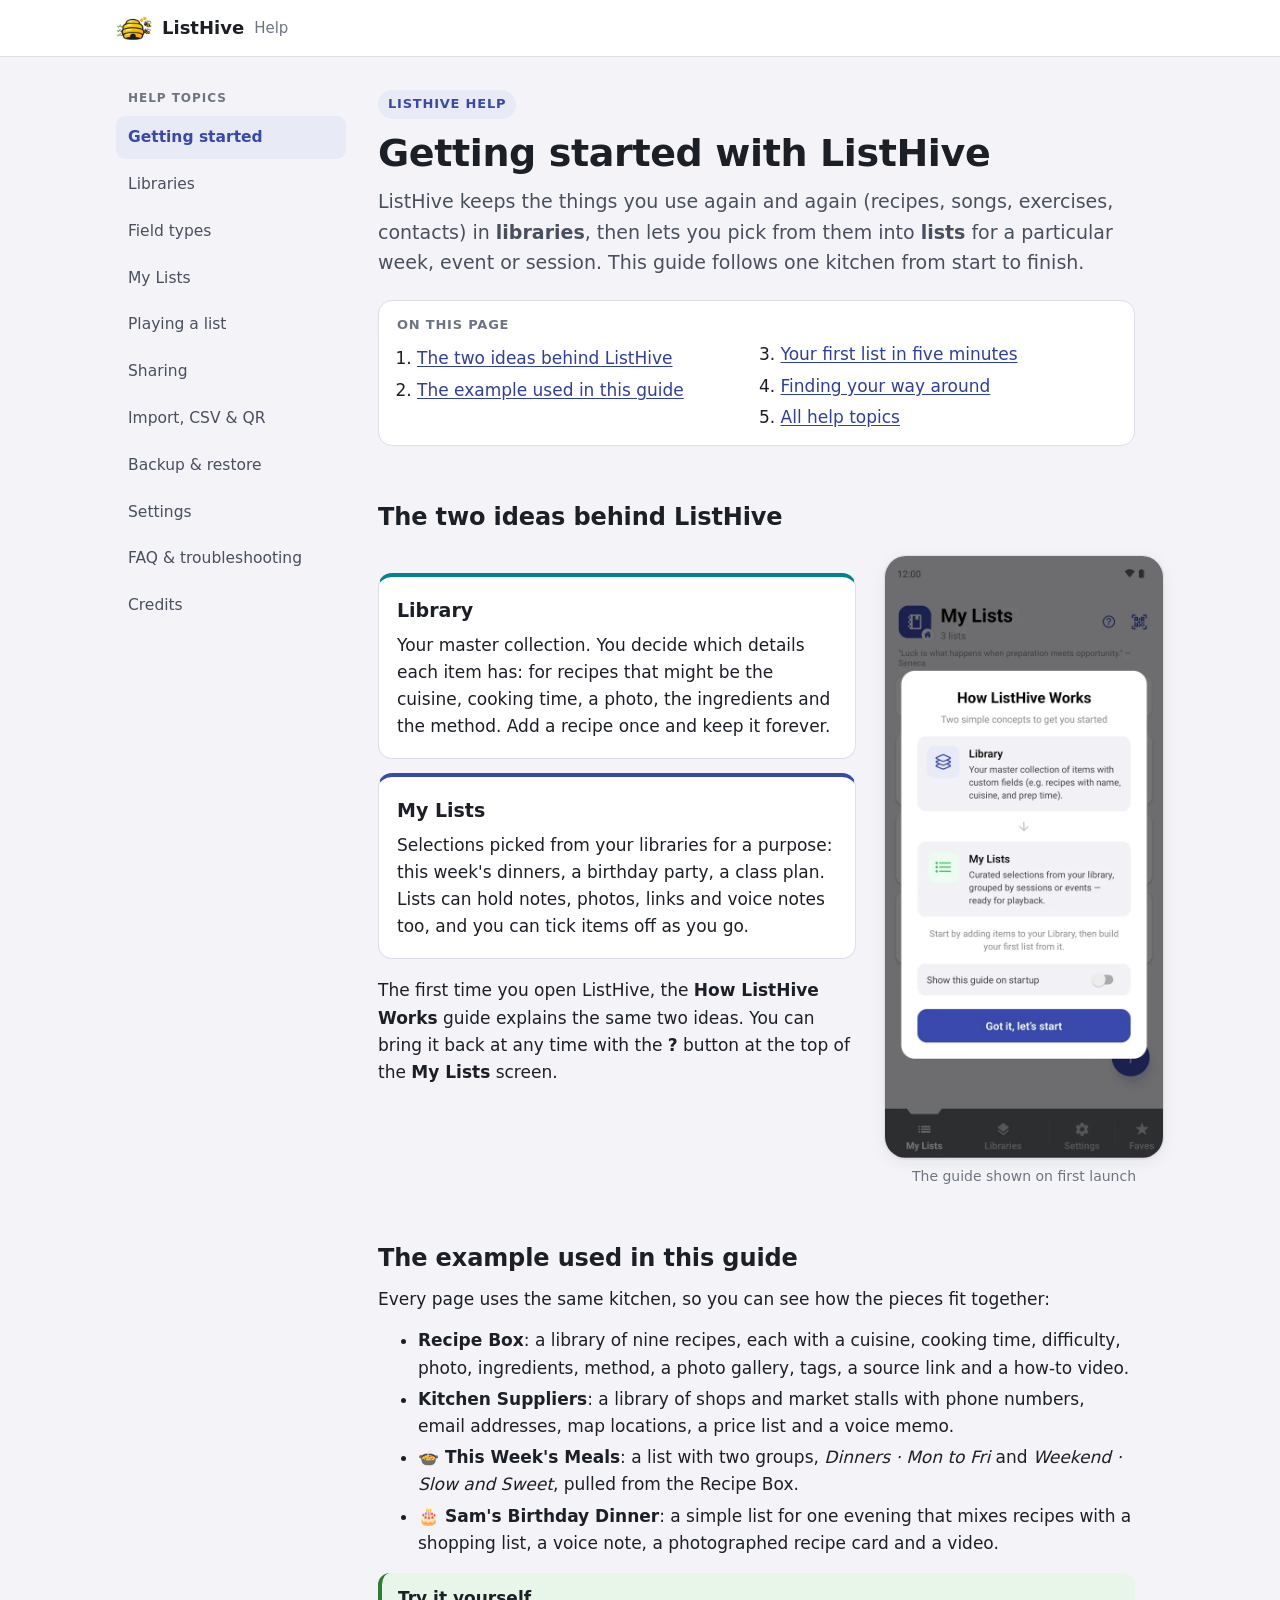
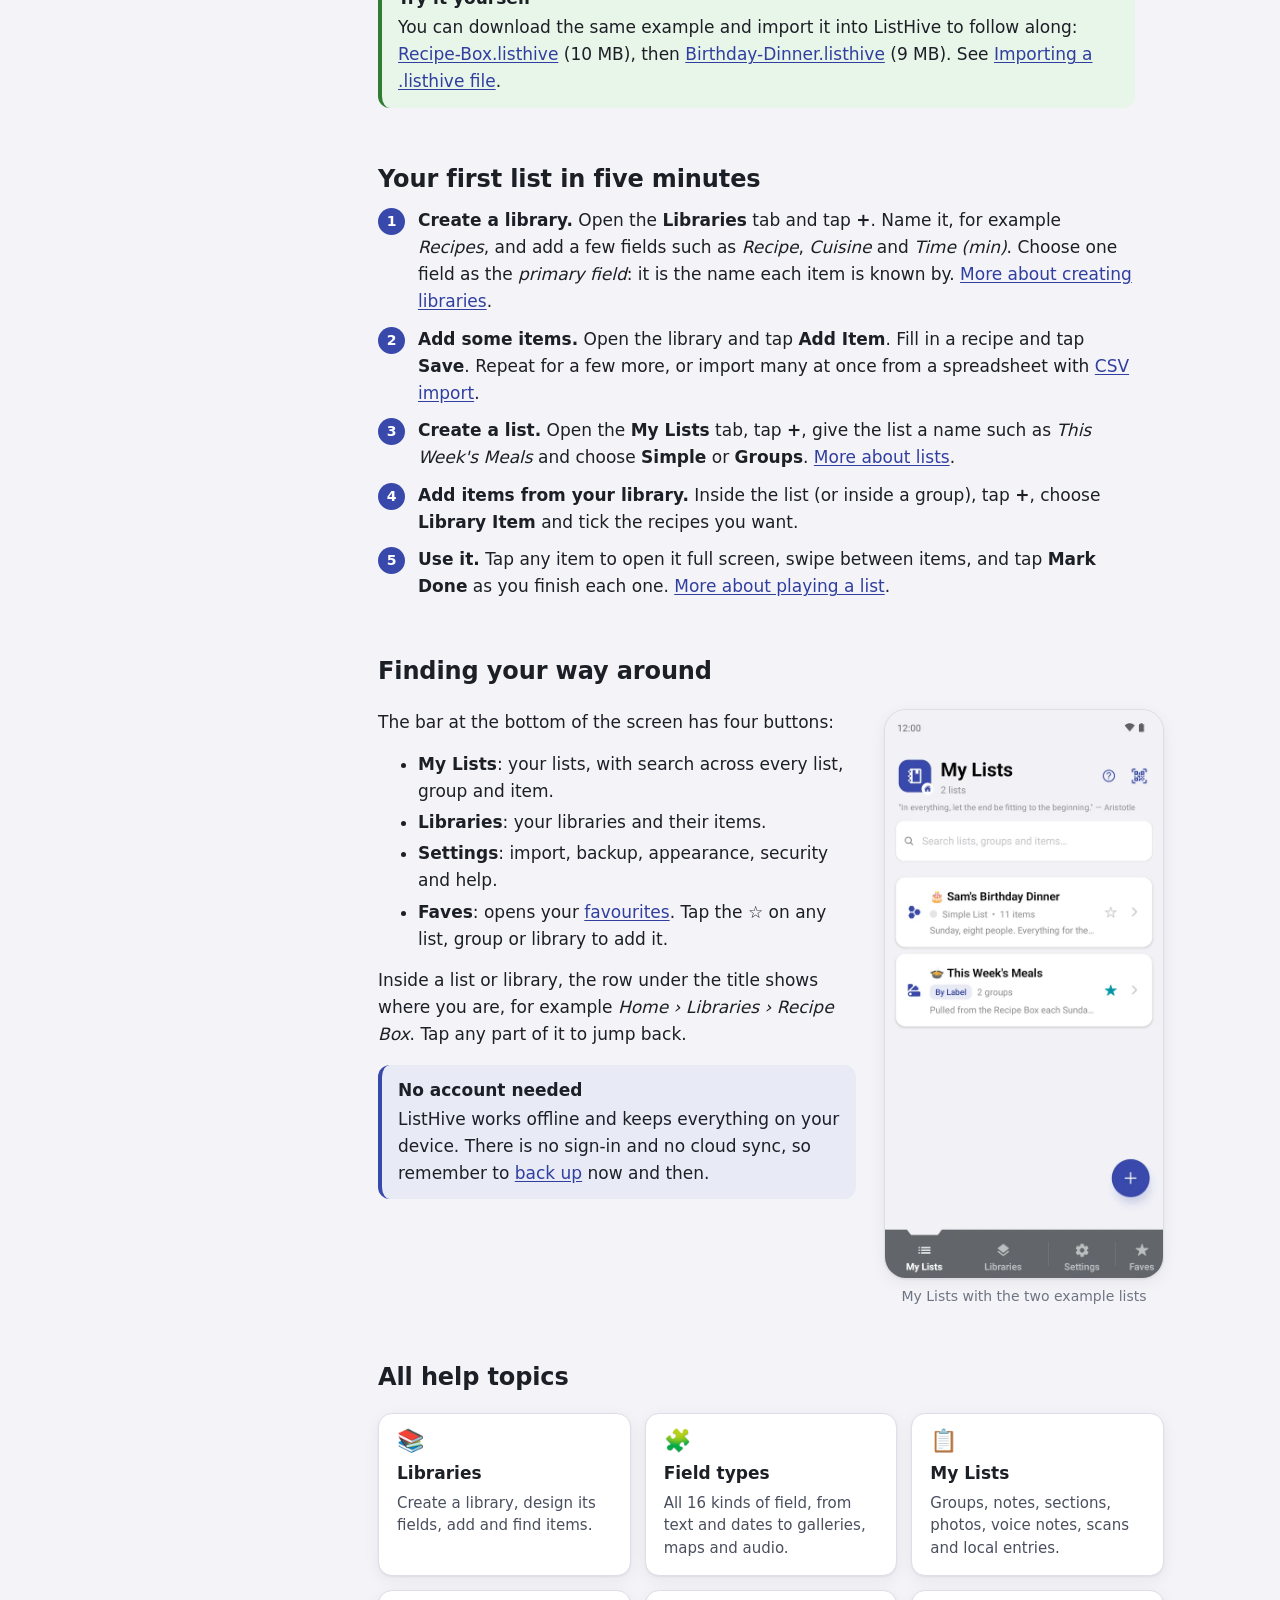
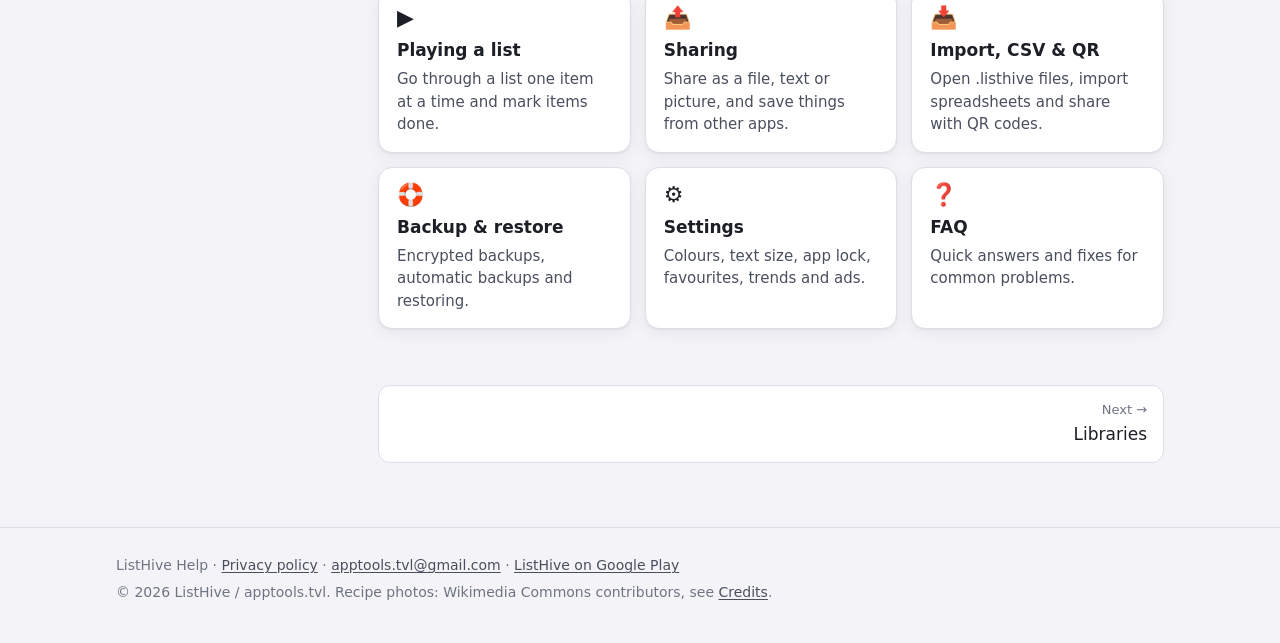
==== listhive/help/index.html @ 716fb6b1 "Add ListHive help and user guide Co-Authored-By: Claude Opus 5.5 <noreply@anthropic.com>" ====
<!doctype html>
<html lang="en">
<head>
<meta charset="utf-8">
<meta name="viewport" content="width=device-width, initial-scale=1">
<title>ListHive Help</title>
<meta name="description" content="What ListHive is, the two ideas behind it, and your first list in five minutes.">
<meta name="color-scheme" content="light dark">
<link rel="stylesheet" href="style.css">
<link rel="icon" href="img/favicon.png">
</head>
<body>
<header class="topbar">
  <div class="topbar-inner">
    <a class="brand" href="./"><img class="brand-mark" src="img/logo.png" alt="" width="36" height="36">ListHive <small>Help</small></a>
    <details class="menu">
      <summary>Menu</summary>
      <nav aria-label="Help topics"><ul class="nav-list"><li><a href="./" aria-current="page">Getting started</a></li><li><a href="libraries.html">Libraries</a></li><li><a href="field-types.html">Field types</a></li><li><a href="my-lists.html">My Lists</a></li><li><a href="playback.html">Playing a list</a></li><li><a href="sharing.html">Sharing</a></li><li><a href="import-export.html">Import, CSV &amp; QR</a></li><li><a href="backup.html">Backup &amp; restore</a></li><li><a href="settings.html">Settings</a></li><li><a href="faq.html">FAQ &amp; troubleshooting</a></li><li><a href="credits.html">Credits</a></li></ul></nav>
    </details>
  </div>
</header>
<div class="layout">
  <aside class="sidebar">
    <p class="sidebar-title">Help topics</p>
    <nav aria-label="Help topics"><ul class="nav-list"><li><a href="./" aria-current="page">Getting started</a></li><li><a href="libraries.html">Libraries</a></li><li><a href="field-types.html">Field types</a></li><li><a href="my-lists.html">My Lists</a></li><li><a href="playback.html">Playing a list</a></li><li><a href="sharing.html">Sharing</a></li><li><a href="import-export.html">Import, CSV &amp; QR</a></li><li><a href="backup.html">Backup &amp; restore</a></li><li><a href="settings.html">Settings</a></li><li><a href="faq.html">FAQ &amp; troubleshooting</a></li><li><a href="credits.html">Credits</a></li></ul></nav>
  </aside>
  <main>
<span class="eyebrow">ListHive Help</span>
<h1>Getting started with ListHive</h1>
<p class="lede">ListHive keeps the things you use again and again (recipes, songs, exercises, contacts) in <strong>libraries</strong>, then lets you pick from them into <strong>lists</strong> for a particular week, event or session. This guide follows one kitchen from start to finish.</p>

<div class="toc">
  <strong>On this page</strong>
  <ol>
    <li><a href="#two-ideas">The two ideas behind ListHive</a></li>
    <li><a href="#example">The example used in this guide</a></li>
    <li><a href="#first-list">Your first list in five minutes</a></li>
    <li><a href="#around">Finding your way around</a></li>
    <li><a href="#topics">All help topics</a></li>
  </ol>
</div>

<h2 id="two-ideas">The two ideas behind ListHive</h2>
<div class="step">
  <div class="prose">
    <div class="concepts">
      <div class="concept libs">
        <h3>Library</h3>
        <p>Your master collection. You decide which details each item has: for recipes that might be the cuisine, cooking time, a photo, the ingredients and the method. Add a recipe once and keep it forever.</p>
      </div>
      <div class="concept lists">
        <h3>My Lists</h3>
        <p>Selections picked from your libraries for a purpose: this week's dinners, a birthday party, a class plan. Lists can hold notes, photos, links and voice notes too, and you can tick items off as you go.</p>
      </div>
    </div>
    <p>The first time you open ListHive, the <span class="ui">How ListHive Works</span> guide explains the same two ideas. You can bring it back at any time with the <span class="ui">?</span> button at the top of the <span class="ui">My Lists</span> screen.</p>
  </div>
  <figure class="shot"><img src="img/start-01-how-it-works.webp" alt="The How ListHive Works guide explaining Library and My Lists" width="600" height="1300" loading="lazy"><figcaption>The guide shown on first launch</figcaption></figure>
</div>

<h2 id="example">The example used in this guide</h2>
<p class="prose">Every page uses the same kitchen, so you can see how the pieces fit together:</p>
<ul class="prose">
  <li><strong>Recipe Box</strong>: a library of nine recipes, each with a cuisine, cooking time, difficulty, photo, ingredients, method, a photo gallery, tags, a source link and a how-to video.</li>
  <li><strong>Kitchen Suppliers</strong>: a library of shops and market stalls with phone numbers, email addresses, map locations, a price list and a voice memo.</li>
  <li><strong>🍲 This Week's Meals</strong>: a list with two groups, <em>Dinners · Mon to Fri</em> and <em>Weekend · Slow and Sweet</em>, pulled from the Recipe Box.</li>
  <li><strong>🎂 Sam's Birthday Dinner</strong>: a simple list for one evening that mixes recipes with a shopping list, a voice note, a photographed recipe card and a video.</li>
</ul>
<div class="tip"><span class="callout-title">Try it yourself</span>
<p>You can download the same example and import it into ListHive to follow along: <a href="samples/Recipe-Box.listhive">Recipe-Box.listhive</a> (10 MB), then <a href="samples/Birthday-Dinner.listhive">Birthday-Dinner.listhive</a> (9 MB). See <a href="import-export.html#import-file">Importing a .listhive file</a>.</p></div>

<h2 id="first-list">Your first list in five minutes</h2>
<ol class="steps prose">
  <li><strong>Create a library.</strong> Open the <span class="ui">Libraries</span> tab and tap <span class="ui">+</span>. Name it, for example <em>Recipes</em>, and add a few fields such as <em>Recipe</em>, <em>Cuisine</em> and <em>Time (min)</em>. Choose one field as the <em>primary field</em>: it is the name each item is known by. <a href="libraries.html#create">More about creating libraries</a>.</li>
  <li><strong>Add some items.</strong> Open the library and tap <span class="ui">Add Item</span>. Fill in a recipe and tap <span class="ui">Save</span>. Repeat for a few more, or import many at once from a spreadsheet with <a href="import-export.html#csv">CSV import</a>.</li>
  <li><strong>Create a list.</strong> Open the <span class="ui">My Lists</span> tab, tap <span class="ui">+</span>, give the list a name such as <em>This Week's Meals</em> and choose <span class="ui">Simple</span> or <span class="ui">Groups</span>. <a href="my-lists.html#create">More about lists</a>.</li>
  <li><strong>Add items from your library.</strong> Inside the list (or inside a group), tap <span class="ui">+</span>, choose <span class="ui">Library Item</span> and tick the recipes you want.</li>
  <li><strong>Use it.</strong> Tap any item to open it full screen, swipe between items, and tap <span class="ui">Mark Done</span> as you finish each one. <a href="playback.html">More about playing a list</a>.</li>
</ol>

<h2 id="around">Finding your way around</h2>
<div class="step">
  <div class="prose">
    <p>The bar at the bottom of the screen has four buttons:</p>
    <ul>
      <li><span class="ui">My Lists</span>: your lists, with search across every list, group and item.</li>
      <li><span class="ui">Libraries</span>: your libraries and their items.</li>
      <li><span class="ui">Settings</span>: import, backup, appearance, security and help.</li>
      <li><span class="ui">Faves</span>: opens your <a href="settings.html#favourites">favourites</a>. Tap the ☆ on any list, group or library to add it.</li>
    </ul>
    <p>Inside a list or library, the row under the title shows where you are, for example <em>Home › Libraries › Recipe Box</em>. Tap any part of it to jump back.</p>
    <div class="note"><span class="callout-title">No account needed</span>
    <p>ListHive works offline and keeps everything on your device. There is no sign-in and no cloud sync, so remember to <a href="backup.html">back up</a> now and then.</p></div>
  </div>
  <figure class="shot"><img src="img/start-02-my-lists.webp" alt="The My Lists screen showing Sam's Birthday Dinner and This Week's Meals" width="600" height="1224" loading="lazy"><figcaption>My Lists with the two example lists</figcaption></figure>
</div>

<h2 id="topics">All help topics</h2>
<div class="cards">
  <a class="card" href="libraries.html"><span class="ico">📚</span><h3>Libraries</h3><p>Create a library, design its fields, add and find items.</p></a>
  <a class="card" href="field-types.html"><span class="ico">🧩</span><h3>Field types</h3><p>All 16 kinds of field, from text and dates to galleries, maps and audio.</p></a>
  <a class="card" href="my-lists.html"><span class="ico">📋</span><h3>My Lists</h3><p>Groups, notes, sections, photos, voice notes, scans and local entries.</p></a>
  <a class="card" href="playback.html"><span class="ico">▶️</span><h3>Playing a list</h3><p>Go through a list one item at a time and mark items done.</p></a>
  <a class="card" href="sharing.html"><span class="ico">📤</span><h3>Sharing</h3><p>Share as a file, text or picture, and save things from other apps.</p></a>
  <a class="card" href="import-export.html"><span class="ico">📥</span><h3>Import, CSV &amp; QR</h3><p>Open .listhive files, import spreadsheets and share with QR codes.</p></a>
  <a class="card" href="backup.html"><span class="ico">🛟</span><h3>Backup &amp; restore</h3><p>Encrypted backups, automatic backups and restoring.</p></a>
  <a class="card" href="settings.html"><span class="ico">⚙️</span><h3>Settings</h3><p>Colours, text size, app lock, favourites, trends and ads.</p></a>
  <a class="card" href="faq.html"><span class="ico">❓</span><h3>FAQ</h3><p>Quick answers and fixes for common problems.</p></a>
</div>

<nav class="pager" aria-label="Previous and next page"><a class="next" href="libraries.html"><span>Next →</span>Libraries</a></nav>
  </main>
</div>
<footer>
  <div class="inner">
    <p>ListHive Help · <a href="https://sites.google.com/view/listhive-privacy/home">Privacy policy</a> · <a href="mailto:apptools.tvl@gmail.com">apptools.tvl@gmail.com</a> · <a href="https://play.google.com/store/apps/details?id=com.apptoolstvl.ListHive">ListHive on Google Play</a></p>
    <p>© 2026 ListHive / apptools.tvl. Recipe photos: Wikimedia Commons contributors, see <a href="credits.html">Credits</a>.</p>
  </div>
</footer>
</body>
</html>
---- listhive/help/style.css ----
/* ListHive Help — shared stylesheet. No external fonts or scripts (see Help Docs/README.md). */

:root {
  --bg: #f4f4f8;
  --surface: #ffffff;
  --surface-2: #eef0f7;
  --text: #1d1f27;
  --text-2: #4a4f5e;
  --text-3: #6f7483;
  --border: #dcdfe8;
  --lists: #3949ab;        /* My Lists accent (app default scheme) */
  --lists-bg: #e8eaf6;
  --libs: #00838f;         /* Libraries accent */
  --libs-bg: #e0f4f5;
  --tip: #2e7d32;
  --tip-bg: #e8f5e9;
  --warn: #a15c00;
  --warn-bg: #fff4e0;
  --link: #303f9f;
  --code-bg: #eef0f7;
  --shadow: 0 1px 2px rgba(20, 24, 40, .06), 0 4px 16px rgba(20, 24, 40, .06);
  --radius: 14px;
  --max: 1080px;
  color-scheme: light;
}

@media (prefers-color-scheme: dark) {
  :root {
    --bg: #12131a;
    --surface: #1b1d26;
    --surface-2: #242734;
    --text: #eceef5;
    --text-2: #b9bdcc;
    --text-3: #8d92a3;
    --border: #2e3140;
    --lists: #9fa8f0;
    --lists-bg: #262b4d;
    --libs: #5fd3dc;
    --libs-bg: #173a3d;
    --tip: #8fd694;
    --tip-bg: #1d3320;
    --warn: #f3b765;
    --warn-bg: #3a2c14;
    --link: #aeb6ff;
    --code-bg: #262a38;
    --shadow: 0 1px 2px rgba(0, 0, 0, .4);
    color-scheme: dark;
  }
}

* { box-sizing: border-box; }

html { -webkit-text-size-adjust: 100%; scroll-padding-top: 76px; }

body {
  margin: 0;
  background: var(--bg);
  color: var(--text);
  font: 17px/1.6 system-ui, -apple-system, "Segoe UI", Roboto, "Helvetica Neue", Arial, sans-serif;
}

a { color: var(--link); text-underline-offset: 2px; }
a:hover { text-decoration-thickness: 2px; }

img { max-width: 100%; height: auto; }

/* ── Top bar ─────────────────────────────────────────────────────────────── */
.topbar {
  position: sticky; top: 0; z-index: 10;
  background: color-mix(in srgb, var(--surface) 92%, transparent);
  backdrop-filter: saturate(1.4) blur(10px);
  border-bottom: 1px solid var(--border);
}
.topbar-inner {
  max-width: var(--max); margin: 0 auto; padding: 10px 16px;
  display: flex; align-items: center; gap: 12px;
}
.brand {
  display: flex; align-items: center; gap: 10px;
  color: var(--text); text-decoration: none; font-weight: 700; font-size: 18px;
}
.brand-mark { width: 36px; height: 36px; display: block; }
.brand small { font-weight: 500; color: var(--text-3); font-size: 15px; }

/* mobile menu (details/summary — no script) */
.menu { margin-left: auto; position: relative; }
.menu summary {
  list-style: none; cursor: pointer; padding: 8px 12px; border-radius: 10px;
  border: 1px solid var(--border); font-weight: 600; font-size: 15px; color: var(--text);
}
.menu summary::-webkit-details-marker { display: none; }
.menu[open] summary { background: var(--surface-2); }
.menu nav {
  position: absolute; right: 0; top: calc(100% + 8px); width: min(300px, calc(100vw - 32px));
  background: var(--surface); border: 1px solid var(--border); border-radius: var(--radius);
  box-shadow: var(--shadow); padding: 8px;
}

.nav-list { list-style: none; margin: 0; padding: 0; }
.nav-list a {
  display: block; padding: 9px 12px; border-radius: 9px;
  color: var(--text-2); text-decoration: none; font-size: 15.5px;
}
.nav-list a:hover { background: var(--surface-2); color: var(--text); }
.nav-list a[aria-current="page"] { background: var(--lists-bg); color: var(--lists); font-weight: 650; }

/* ── Layout ──────────────────────────────────────────────────────────────── */
.layout {
  max-width: var(--max); margin: 0 auto; padding: 24px 16px 64px;
  display: grid; grid-template-columns: minmax(0, 1fr); gap: 32px;
}
.sidebar { display: none; }

@media (min-width: 900px) {
  .menu { display: none; }
  .layout { grid-template-columns: 230px minmax(0, 1fr); padding-top: 32px; }
  .sidebar { display: block; position: sticky; top: 84px; align-self: start; }
  .sidebar-title { font-size: 12px; letter-spacing: .08em; text-transform: uppercase; color: var(--text-3); margin: 0 12px 8px; font-weight: 700; }
}

main { min-width: 0; }

/* ── Typography ──────────────────────────────────────────────────────────── */
h1 { font-size: clamp(28px, 6vw, 38px); line-height: 1.2; margin: 0 0 10px; letter-spacing: -.01em; }
h2 { font-size: 24px; line-height: 1.3; margin: 48px 0 12px; padding-top: 8px; letter-spacing: -.005em; }
h3 { font-size: 19px; margin: 30px 0 8px; }
p, ul, ol { margin: 0 0 14px; }
li { margin: 4px 0; }
.lede { font-size: 19px; color: var(--text-2); margin-bottom: 22px; max-width: 62ch; }
.prose { max-width: 70ch; }
code, kbd {
  font: 0.88em ui-monospace, SFMono-Regular, Consolas, monospace;
  background: var(--code-bg); padding: 2px 6px; border-radius: 6px;
}
.ui { font-weight: 650; }   /* exact on-screen labels */
hr { border: 0; border-top: 1px solid var(--border); margin: 40px 0; }

.eyebrow {
  display: inline-block; font-size: 13px; font-weight: 700; letter-spacing: .06em; text-transform: uppercase;
  color: var(--lists); background: var(--lists-bg); padding: 4px 10px; border-radius: 999px; margin-bottom: 12px;
}
.eyebrow.libs { color: var(--libs); background: var(--libs-bg); }

/* On-this-page links */
.toc {
  background: var(--surface); border: 1px solid var(--border); border-radius: var(--radius);
  padding: 14px 18px; margin: 0 0 28px; max-width: 70ch;
}
.toc strong { display: block; font-size: 13px; text-transform: uppercase; letter-spacing: .06em; color: var(--text-3); margin-bottom: 6px; }
.toc ol { margin: 0; padding-left: 20px; columns: 2 220px; column-gap: 28px; }
.toc li { break-inside: avoid; }

/* ── Callouts ────────────────────────────────────────────────────────────── */
.note, .tip, .warn {
  border-radius: 12px; padding: 12px 16px; margin: 16px 0; max-width: 70ch;
  border-left: 4px solid;
}
.note { background: var(--lists-bg); border-color: var(--lists); }
.tip  { background: var(--tip-bg); border-color: var(--tip); }
.warn { background: var(--warn-bg); border-color: var(--warn); }
.note > :last-child, .tip > :last-child, .warn > :last-child { margin-bottom: 0; }
.callout-title { font-weight: 700; display: block; margin-bottom: 2px; }

/* ── Steps with a screenshot ─────────────────────────────────────────────── */
.step {
  display: grid; grid-template-columns: minmax(0, 1fr); gap: 16px 28px;
  align-items: start; margin: 22px 0 30px;
}
@media (min-width: 720px) {
  .step { grid-template-columns: minmax(0, 1fr) 280px; }
  .step.flip { grid-template-columns: 280px minmax(0, 1fr); }
  .step.flip .shot { order: -1; }
}
.shot { margin: 0; justify-self: center; width: 100%; max-width: 280px; }
.shot img {
  display: block; width: 100%; border-radius: 22px;
  border: 1px solid var(--border); box-shadow: var(--shadow); background: var(--surface);
}
.shot figcaption { font-size: 14px; color: var(--text-3); text-align: center; margin-top: 8px; line-height: 1.4; }

.shots { display: grid; grid-template-columns: repeat(auto-fit, minmax(200px, 1fr)); gap: 18px; margin: 18px 0 28px; }
.shots .shot { max-width: 260px; }

ol.steps { counter-reset: s; list-style: none; padding: 0; }
ol.steps > li { counter-increment: s; position: relative; padding-left: 40px; margin: 10px 0; }
ol.steps > li::before {
  content: counter(s); position: absolute; left: 0; top: 1px;
  width: 27px; height: 27px; border-radius: 50%; background: var(--lists); color: #fff;
  font-size: 14px; font-weight: 700; display: grid; place-items: center;
}
.libs-steps ol.steps > li::before, ol.steps.libs > li::before { background: var(--libs); }

/* ── Cards (home) ────────────────────────────────────────────────────────── */
.cards { display: grid; grid-template-columns: repeat(auto-fill, minmax(230px, 1fr)); gap: 14px; margin: 20px 0 8px; }
.card {
  display: block; background: var(--surface); border: 1px solid var(--border); border-radius: var(--radius);
  padding: 16px 18px; text-decoration: none; color: var(--text); box-shadow: var(--shadow);
  transition: transform .12s ease, border-color .12s ease;
}
.card:hover { transform: translateY(-2px); border-color: var(--lists); }
.card h3 { margin: 0 0 4px; font-size: 17px; }
.card p { margin: 0; color: var(--text-2); font-size: 15px; line-height: 1.5; }
.card .ico { font-size: 22px; line-height: 1; margin-bottom: 8px; display: block; }

.concepts { display: grid; grid-template-columns: repeat(auto-fit, minmax(260px, 1fr)); gap: 14px; margin: 18px 0; }
.concept { border-radius: var(--radius); padding: 18px; border: 1px solid var(--border); background: var(--surface); }
.concept.libs { border-top: 4px solid var(--libs); }
.concept.lists { border-top: 4px solid var(--lists); }
.concept h3 { margin: 0 0 6px; }
.concept p:last-child { margin: 0; }

/* ── Tables ──────────────────────────────────────────────────────────────── */
.table-wrap { overflow-x: auto; margin: 16px 0 24px; border: 1px solid var(--border); border-radius: 12px; background: var(--surface); }
table { border-collapse: collapse; width: 100%; font-size: 15.5px; }
th, td { text-align: left; padding: 10px 14px; border-bottom: 1px solid var(--border); vertical-align: top; }
th { background: var(--surface-2); font-size: 13.5px; text-transform: uppercase; letter-spacing: .04em; color: var(--text-2); }
tr:last-child td { border-bottom: 0; }
td code { white-space: nowrap; }

/* ── FAQ ─────────────────────────────────────────────────────────────────── */
details.faq {
  background: var(--surface); border: 1px solid var(--border); border-radius: 12px;
  padding: 0 16px; margin: 10px 0; max-width: 72ch;
}
details.faq summary { cursor: pointer; padding: 14px 0; font-weight: 650; }
details.faq[open] summary { border-bottom: 1px solid var(--border); margin-bottom: 12px; }
details.faq > :last-child { margin-bottom: 14px; }

/* ── Prev / next + footer ────────────────────────────────────────────────── */
.pager { display: flex; justify-content: space-between; gap: 12px; margin-top: 56px; flex-wrap: wrap; }
.pager a {
  flex: 1 1 220px; padding: 14px 16px; border: 1px solid var(--border); border-radius: 12px;
  text-decoration: none; background: var(--surface); color: var(--text);
}
.pager a span { display: block; font-size: 13px; color: var(--text-3); }
.pager a.next { text-align: right; }

footer {
  border-top: 1px solid var(--border); color: var(--text-3); font-size: 14px;
}
footer .inner { max-width: var(--max); margin: 0 auto; padding: 22px 16px 36px; }
footer a { color: var(--text-2); }
footer p { margin: 4px 0; }
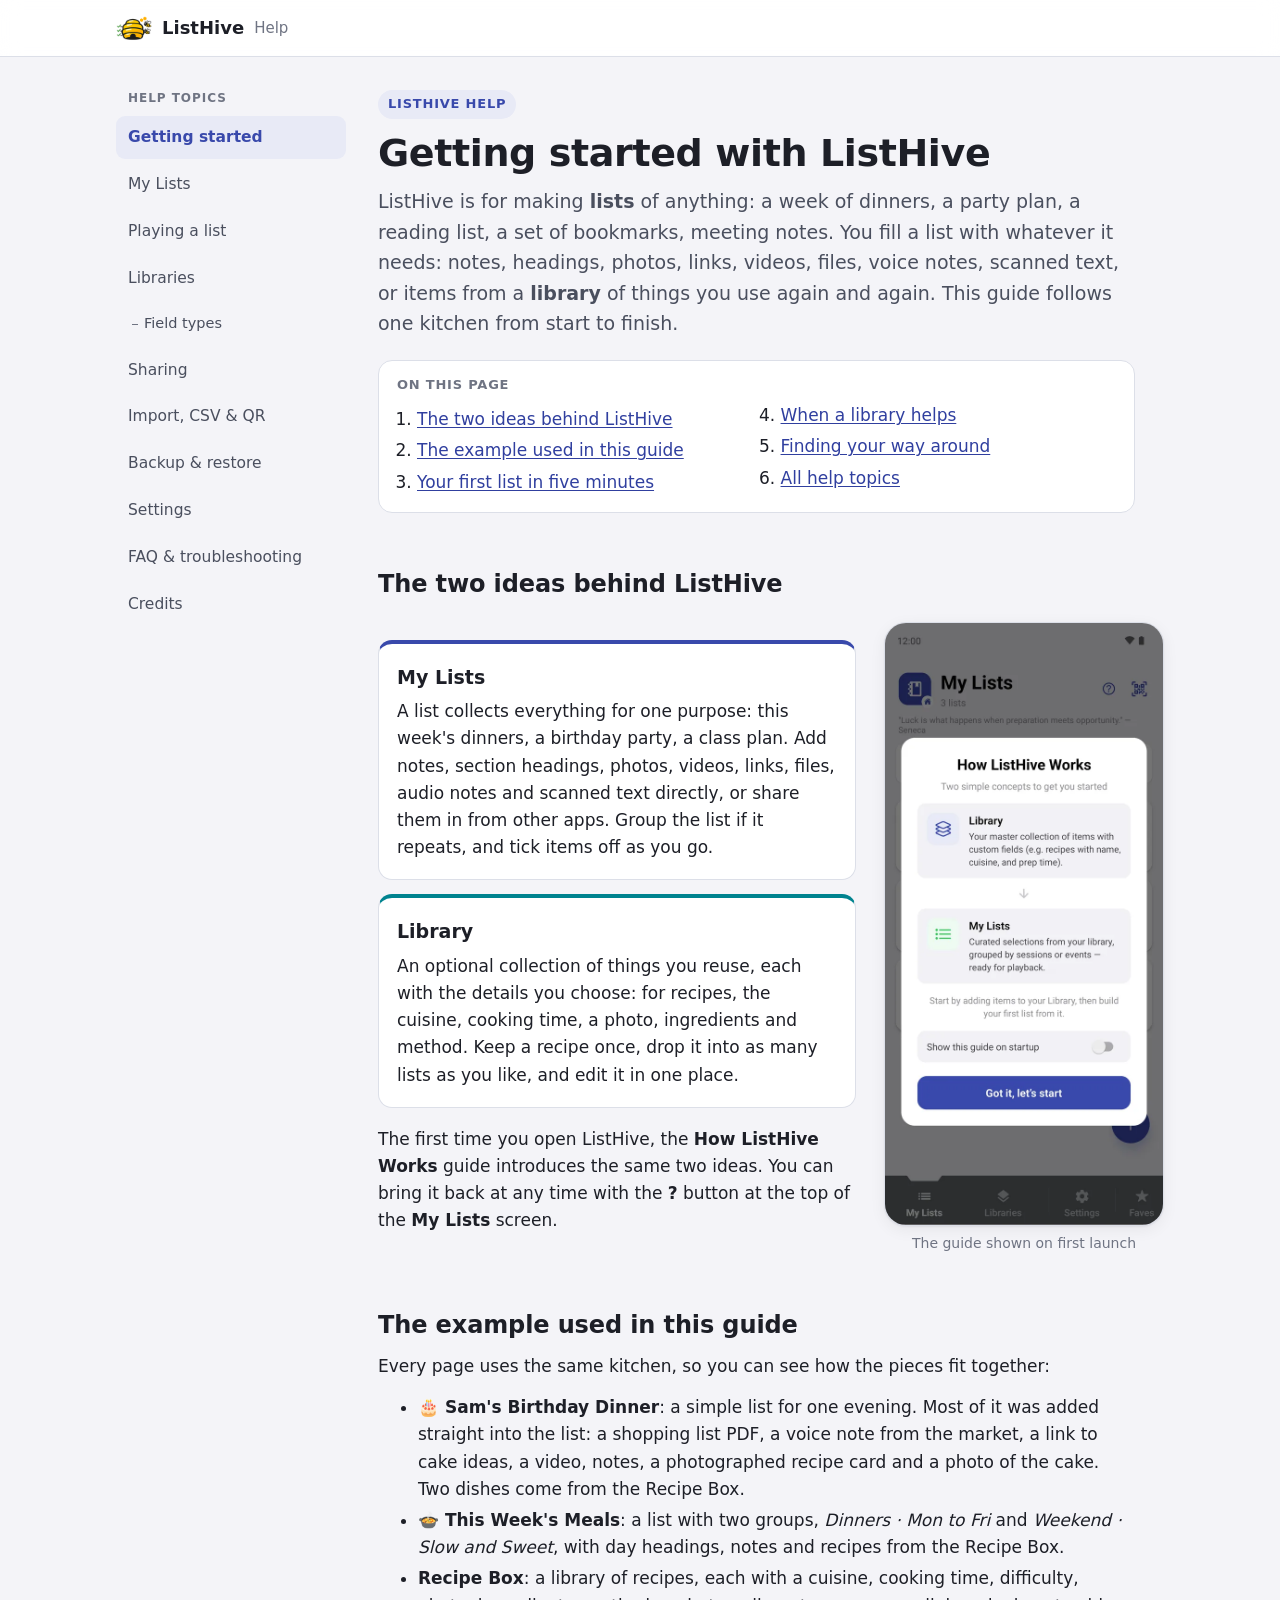
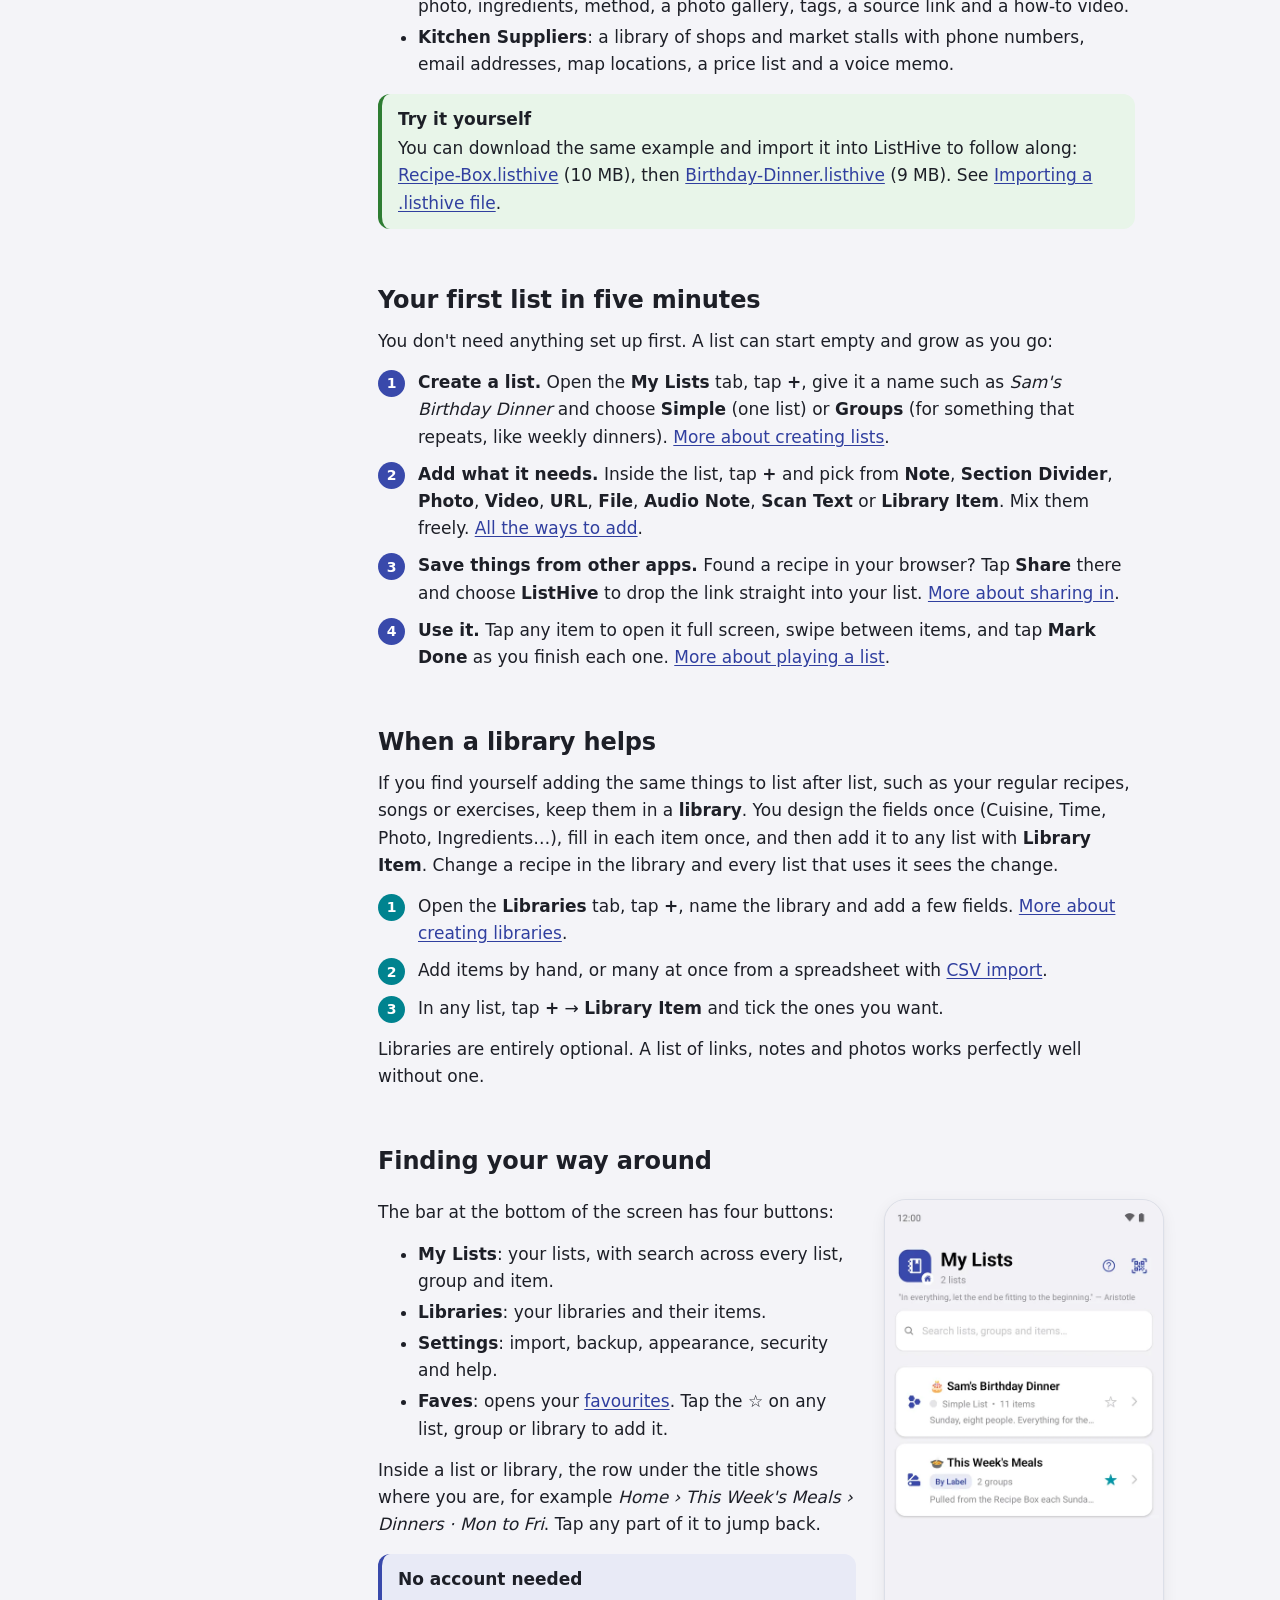
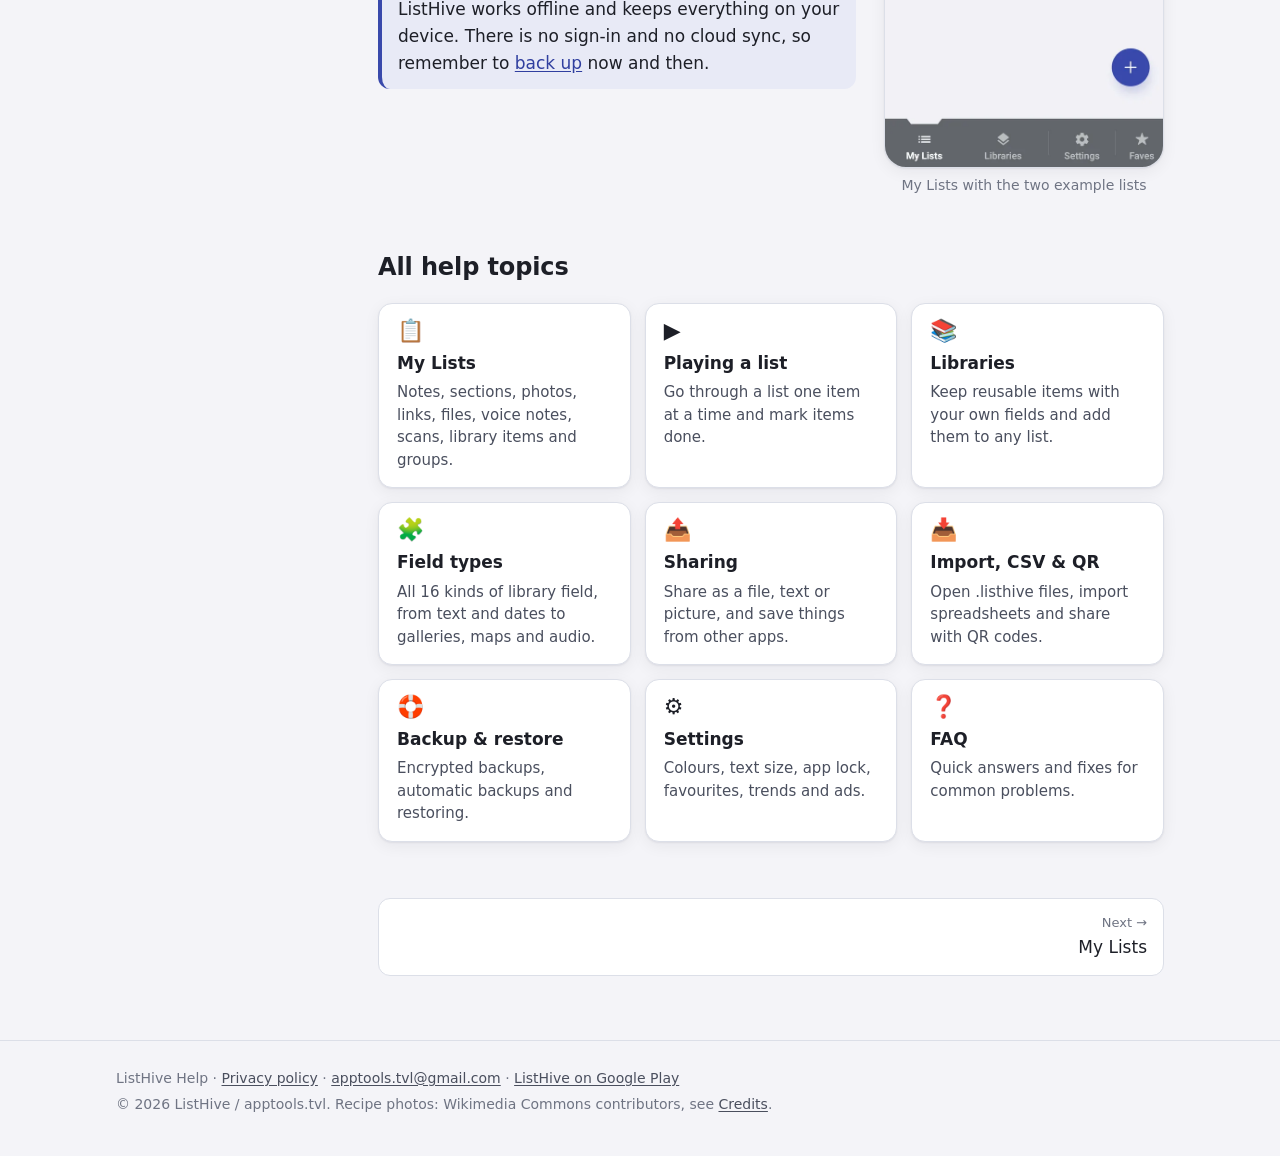
==== commit 647d2bd8: "Help: lists first in navigation, Field types under Libraries, lists no longer framed as library-firs" ====
--- a/listhive/help/index.html
+++ b/listhive/help/index.html
@@ -15,19 +15,19 @@
     <a class="brand" href="./"><img class="brand-mark" src="img/logo.png" alt="" width="36" height="36">ListHive <small>Help</small></a>
     <details class="menu">
       <summary>Menu</summary>
-      <nav aria-label="Help topics"><ul class="nav-list"><li><a href="./" aria-current="page">Getting started</a></li><li><a href="libraries.html">Libraries</a></li><li><a href="field-types.html">Field types</a></li><li><a href="my-lists.html">My Lists</a></li><li><a href="playback.html">Playing a list</a></li><li><a href="sharing.html">Sharing</a></li><li><a href="import-export.html">Import, CSV &amp; QR</a></li><li><a href="backup.html">Backup &amp; restore</a></li><li><a href="settings.html">Settings</a></li><li><a href="faq.html">FAQ &amp; troubleshooting</a></li><li><a href="credits.html">Credits</a></li></ul></nav>
+      <nav aria-label="Help topics"><ul class="nav-list"><li><a href="./" aria-current="page">Getting started</a></li><li><a href="my-lists.html">My Lists</a></li><li><a href="playback.html">Playing a list</a></li><li><a href="libraries.html">Libraries</a></li><li class="sub"><a href="field-types.html">Field types</a></li><li><a href="sharing.html">Sharing</a></li><li><a href="import-export.html">Import, CSV &amp; QR</a></li><li><a href="backup.html">Backup &amp; restore</a></li><li><a href="settings.html">Settings</a></li><li><a href="faq.html">FAQ &amp; troubleshooting</a></li><li><a href="credits.html">Credits</a></li></ul></nav>
     </details>
   </div>
 </header>
 <div class="layout">
   <aside class="sidebar">
     <p class="sidebar-title">Help topics</p>
-    <nav aria-label="Help topics"><ul class="nav-list"><li><a href="./" aria-current="page">Getting started</a></li><li><a href="libraries.html">Libraries</a></li><li><a href="field-types.html">Field types</a></li><li><a href="my-lists.html">My Lists</a></li><li><a href="playback.html">Playing a list</a></li><li><a href="sharing.html">Sharing</a></li><li><a href="import-export.html">Import, CSV &amp; QR</a></li><li><a href="backup.html">Backup &amp; restore</a></li><li><a href="settings.html">Settings</a></li><li><a href="faq.html">FAQ &amp; troubleshooting</a></li><li><a href="credits.html">Credits</a></li></ul></nav>
+    <nav aria-label="Help topics"><ul class="nav-list"><li><a href="./" aria-current="page">Getting started</a></li><li><a href="my-lists.html">My Lists</a></li><li><a href="playback.html">Playing a list</a></li><li><a href="libraries.html">Libraries</a></li><li class="sub"><a href="field-types.html">Field types</a></li><li><a href="sharing.html">Sharing</a></li><li><a href="import-export.html">Import, CSV &amp; QR</a></li><li><a href="backup.html">Backup &amp; restore</a></li><li><a href="settings.html">Settings</a></li><li><a href="faq.html">FAQ &amp; troubleshooting</a></li><li><a href="credits.html">Credits</a></li></ul></nav>
   </aside>
   <main>
 <span class="eyebrow">ListHive Help</span>
 <h1>Getting started with ListHive</h1>
-<p class="lede">ListHive keeps the things you use again and again (recipes, songs, exercises, contacts) in <strong>libraries</strong>, then lets you pick from them into <strong>lists</strong> for a particular week, event or session. This guide follows one kitchen from start to finish.</p>
+<p class="lede">ListHive is for making <strong>lists</strong> of anything: a week of dinners, a party plan, a reading list, a set of bookmarks, meeting notes. You fill a list with whatever it needs: notes, headings, photos, links, videos, files, voice notes, scanned text, or items from a <strong>library</strong> of things you use again and again. This guide follows one kitchen from start to finish.</p>
 
 <div class="toc">
   <strong>On this page</strong>
@@ -35,6 +35,7 @@
     <li><a href="#two-ideas">The two ideas behind ListHive</a></li>
     <li><a href="#example">The example used in this guide</a></li>
     <li><a href="#first-list">Your first list in five minutes</a></li>
+    <li><a href="#when-library">When a library helps</a></li>
     <li><a href="#around">Finding your way around</a></li>
     <li><a href="#topics">All help topics</a></li>
   </ol>
@@ -44,16 +45,16 @@
 <div class="step">
   <div class="prose">
     <div class="concepts">
+      <div class="concept lists">
+        <h3>My Lists</h3>
+        <p>A list collects everything for one purpose: this week's dinners, a birthday party, a class plan. Add notes, section headings, photos, videos, links, files, audio notes and scanned text directly, or share them in from other apps. Group the list if it repeats, and tick items off as you go.</p>
+      </div>
       <div class="concept libs">
         <h3>Library</h3>
-        <p>Your master collection. You decide which details each item has: for recipes that might be the cuisine, cooking time, a photo, the ingredients and the method. Add a recipe once and keep it forever.</p>
-      </div>
-      <div class="concept lists">
-        <h3>My Lists</h3>
-        <p>Selections picked from your libraries for a purpose: this week's dinners, a birthday party, a class plan. Lists can hold notes, photos, links and voice notes too, and you can tick items off as you go.</p>
+        <p>An optional collection of things you reuse, each with the details you choose: for recipes, the cuisine, cooking time, a photo, ingredients and method. Keep a recipe once, drop it into as many lists as you like, and edit it in one place.</p>
       </div>
     </div>
-    <p>The first time you open ListHive, the <span class="ui">How ListHive Works</span> guide explains the same two ideas. You can bring it back at any time with the <span class="ui">?</span> button at the top of the <span class="ui">My Lists</span> screen.</p>
+    <p>The first time you open ListHive, the <span class="ui">How ListHive Works</span> guide introduces the same two ideas. You can bring it back at any time with the <span class="ui">?</span> button at the top of the <span class="ui">My Lists</span> screen.</p>
   </div>
   <figure class="shot"><img src="img/start-01-how-it-works.webp" alt="The How ListHive Works guide explaining Library and My Lists" width="600" height="1300" loading="lazy"><figcaption>The guide shown on first launch</figcaption></figure>
 </div>
@@ -61,22 +62,33 @@
 <h2 id="example">The example used in this guide</h2>
 <p class="prose">Every page uses the same kitchen, so you can see how the pieces fit together:</p>
 <ul class="prose">
-  <li><strong>Recipe Box</strong>: a library of nine recipes, each with a cuisine, cooking time, difficulty, photo, ingredients, method, a photo gallery, tags, a source link and a how-to video.</li>
+  <li><strong>🎂 Sam's Birthday Dinner</strong>: a simple list for one evening. Most of it was added straight into the list: a shopping list PDF, a voice note from the market, a link to cake ideas, a video, notes, a photographed recipe card and a photo of the cake. Two dishes come from the Recipe Box.</li>
+  <li><strong>🍲 This Week's Meals</strong>: a list with two groups, <em>Dinners · Mon to Fri</em> and <em>Weekend · Slow and Sweet</em>, with day headings, notes and recipes from the Recipe Box.</li>
+  <li><strong>Recipe Box</strong>: a library of recipes, each with a cuisine, cooking time, difficulty, photo, ingredients, method, a photo gallery, tags, a source link and a how-to video.</li>
   <li><strong>Kitchen Suppliers</strong>: a library of shops and market stalls with phone numbers, email addresses, map locations, a price list and a voice memo.</li>
-  <li><strong>🍲 This Week's Meals</strong>: a list with two groups, <em>Dinners · Mon to Fri</em> and <em>Weekend · Slow and Sweet</em>, pulled from the Recipe Box.</li>
-  <li><strong>🎂 Sam's Birthday Dinner</strong>: a simple list for one evening that mixes recipes with a shopping list, a voice note, a photographed recipe card and a video.</li>
 </ul>
 <div class="tip"><span class="callout-title">Try it yourself</span>
 <p>You can download the same example and import it into ListHive to follow along: <a href="samples/Recipe-Box.listhive">Recipe-Box.listhive</a> (10 MB), then <a href="samples/Birthday-Dinner.listhive">Birthday-Dinner.listhive</a> (9 MB). See <a href="import-export.html#import-file">Importing a .listhive file</a>.</p></div>
 
 <h2 id="first-list">Your first list in five minutes</h2>
+<p class="prose">You don't need anything set up first. A list can start empty and grow as you go:</p>
 <ol class="steps prose">
-  <li><strong>Create a library.</strong> Open the <span class="ui">Libraries</span> tab and tap <span class="ui">+</span>. Name it, for example <em>Recipes</em>, and add a few fields such as <em>Recipe</em>, <em>Cuisine</em> and <em>Time (min)</em>. Choose one field as the <em>primary field</em>: it is the name each item is known by. <a href="libraries.html#create">More about creating libraries</a>.</li>
-  <li><strong>Add some items.</strong> Open the library and tap <span class="ui">Add Item</span>. Fill in a recipe and tap <span class="ui">Save</span>. Repeat for a few more, or import many at once from a spreadsheet with <a href="import-export.html#csv">CSV import</a>.</li>
-  <li><strong>Create a list.</strong> Open the <span class="ui">My Lists</span> tab, tap <span class="ui">+</span>, give the list a name such as <em>This Week's Meals</em> and choose <span class="ui">Simple</span> or <span class="ui">Groups</span>. <a href="my-lists.html#create">More about lists</a>.</li>
-  <li><strong>Add items from your library.</strong> Inside the list (or inside a group), tap <span class="ui">+</span>, choose <span class="ui">Library Item</span> and tick the recipes you want.</li>
+  <li><strong>Create a list.</strong> Open the <span class="ui">My Lists</span> tab, tap <span class="ui">+</span>, give it a name such as <em>Sam's Birthday Dinner</em> and choose <span class="ui">Simple</span> (one list) or <span class="ui">Groups</span> (for something that repeats, like weekly dinners). <a href="my-lists.html#create">More about creating lists</a>.</li>
+  <li><strong>Add what it needs.</strong> Inside the list, tap <span class="ui">+</span> and pick from <span class="ui">Note</span>, <span class="ui">Section Divider</span>, <span class="ui">Photo</span>, <span class="ui">Video</span>, <span class="ui">URL</span>, <span class="ui">File</span>, <span class="ui">Audio Note</span>, <span class="ui">Scan Text</span> or <span class="ui">Library Item</span>. Mix them freely. <a href="my-lists.html#adding">All the ways to add</a>.</li>
+  <li><strong>Save things from other apps.</strong> Found a recipe in your browser? Tap <strong>Share</strong> there and choose <strong>ListHive</strong> to drop the link straight into your list. <a href="sharing.html#share-in">More about sharing in</a>.</li>
   <li><strong>Use it.</strong> Tap any item to open it full screen, swipe between items, and tap <span class="ui">Mark Done</span> as you finish each one. <a href="playback.html">More about playing a list</a>.</li>
 </ol>
+
+<h2 id="when-library">When a library helps</h2>
+<div class="prose">
+  <p>If you find yourself adding the same things to list after list, such as your regular recipes, songs or exercises, keep them in a <strong>library</strong>. You design the fields once (Cuisine, Time, Photo, Ingredients…), fill in each item once, and then add it to any list with <span class="ui">Library Item</span>. Change a recipe in the library and every list that uses it sees the change.</p>
+  <ol class="steps libs">
+    <li>Open the <span class="ui">Libraries</span> tab, tap <span class="ui">+</span>, name the library and add a few fields. <a href="libraries.html#create">More about creating libraries</a>.</li>
+    <li>Add items by hand, or many at once from a spreadsheet with <a href="import-export.html#csv">CSV import</a>.</li>
+    <li>In any list, tap <span class="ui">+</span> → <span class="ui">Library Item</span> and tick the ones you want.</li>
+  </ol>
+  <p>Libraries are entirely optional. A list of links, notes and photos works perfectly well without one.</p>
+</div>
 
 <h2 id="around">Finding your way around</h2>
 <div class="step">
@@ -88,7 +100,7 @@
       <li><span class="ui">Settings</span>: import, backup, appearance, security and help.</li>
       <li><span class="ui">Faves</span>: opens your <a href="settings.html#favourites">favourites</a>. Tap the ☆ on any list, group or library to add it.</li>
     </ul>
-    <p>Inside a list or library, the row under the title shows where you are, for example <em>Home › Libraries › Recipe Box</em>. Tap any part of it to jump back.</p>
+    <p>Inside a list or library, the row under the title shows where you are, for example <em>Home › This Week's Meals › Dinners · Mon to Fri</em>. Tap any part of it to jump back.</p>
     <div class="note"><span class="callout-title">No account needed</span>
     <p>ListHive works offline and keeps everything on your device. There is no sign-in and no cloud sync, so remember to <a href="backup.html">back up</a> now and then.</p></div>
   </div>
@@ -97,10 +109,10 @@
 
 <h2 id="topics">All help topics</h2>
 <div class="cards">
-  <a class="card" href="libraries.html"><span class="ico">📚</span><h3>Libraries</h3><p>Create a library, design its fields, add and find items.</p></a>
-  <a class="card" href="field-types.html"><span class="ico">🧩</span><h3>Field types</h3><p>All 16 kinds of field, from text and dates to galleries, maps and audio.</p></a>
-  <a class="card" href="my-lists.html"><span class="ico">📋</span><h3>My Lists</h3><p>Groups, notes, sections, photos, voice notes, scans and local entries.</p></a>
+  <a class="card" href="my-lists.html"><span class="ico">📋</span><h3>My Lists</h3><p>Notes, sections, photos, links, files, voice notes, scans, library items and groups.</p></a>
   <a class="card" href="playback.html"><span class="ico">▶️</span><h3>Playing a list</h3><p>Go through a list one item at a time and mark items done.</p></a>
+  <a class="card" href="libraries.html"><span class="ico">📚</span><h3>Libraries</h3><p>Keep reusable items with your own fields and add them to any list.</p></a>
+  <a class="card" href="field-types.html"><span class="ico">🧩</span><h3>Field types</h3><p>All 16 kinds of library field, from text and dates to galleries, maps and audio.</p></a>
   <a class="card" href="sharing.html"><span class="ico">📤</span><h3>Sharing</h3><p>Share as a file, text or picture, and save things from other apps.</p></a>
   <a class="card" href="import-export.html"><span class="ico">📥</span><h3>Import, CSV &amp; QR</h3><p>Open .listhive files, import spreadsheets and share with QR codes.</p></a>
   <a class="card" href="backup.html"><span class="ico">🛟</span><h3>Backup &amp; restore</h3><p>Encrypted backups, automatic backups and restoring.</p></a>
@@ -108,7 +120,7 @@
   <a class="card" href="faq.html"><span class="ico">❓</span><h3>FAQ</h3><p>Quick answers and fixes for common problems.</p></a>
 </div>
 
-<nav class="pager" aria-label="Previous and next page"><a class="next" href="libraries.html"><span>Next →</span>Libraries</a></nav>
+<nav class="pager" aria-label="Previous and next page"><a class="next" href="my-lists.html"><span>Next →</span>My Lists</a></nav>
   </main>
 </div>
 <footer>
--- a/listhive/help/style.css
+++ b/listhive/help/style.css
@@ -102,6 +102,8 @@
   color: var(--text-2); text-decoration: none; font-size: 15.5px;
 }
 .nav-list a:hover { background: var(--surface-2); color: var(--text); }
+.nav-list li.sub a { padding-left: 28px; font-size: 14.5px; position: relative; }
+.nav-list li.sub a::before { content: ""; position: absolute; left: 16px; top: 50%; width: 6px; height: 1px; background: var(--text-3); }
 .nav-list a[aria-current="page"] { background: var(--lists-bg); color: var(--lists); font-weight: 650; }
 
 /* ── Layout ──────────────────────────────────────────────────────────────── */
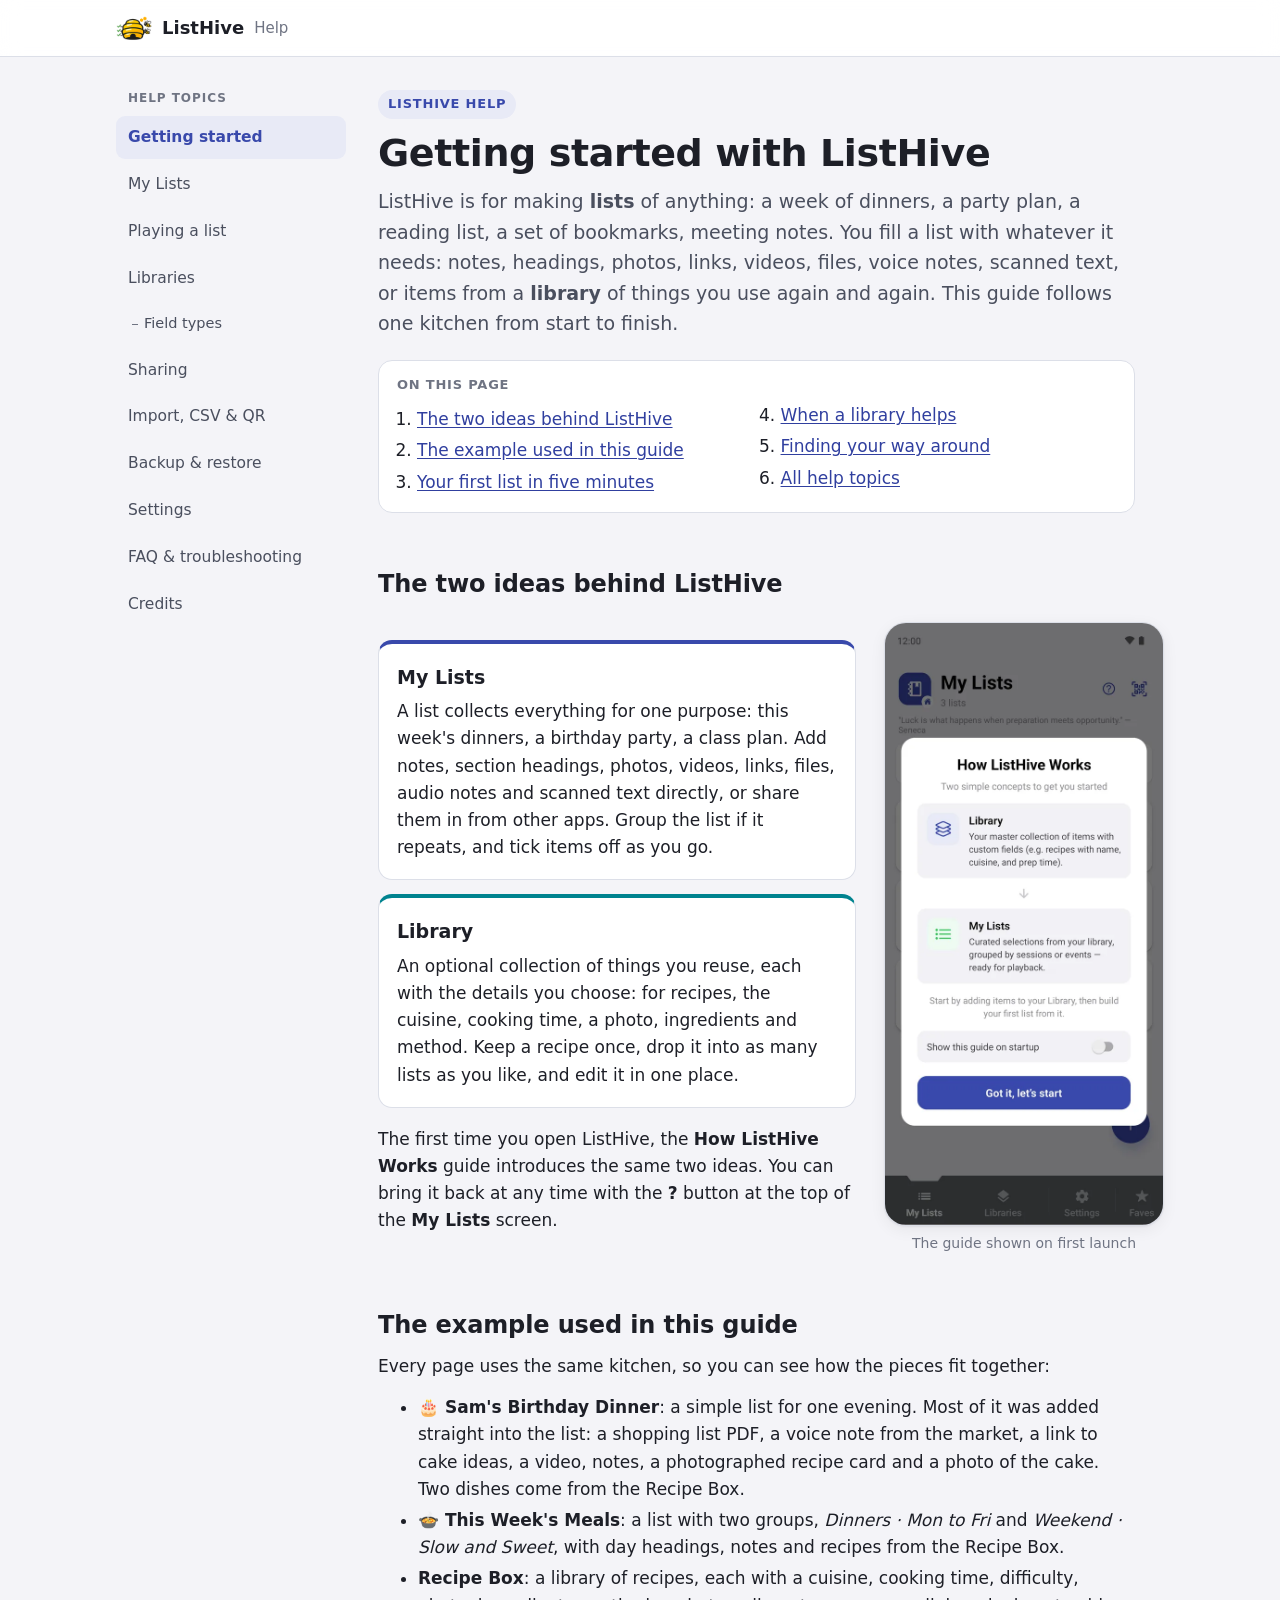
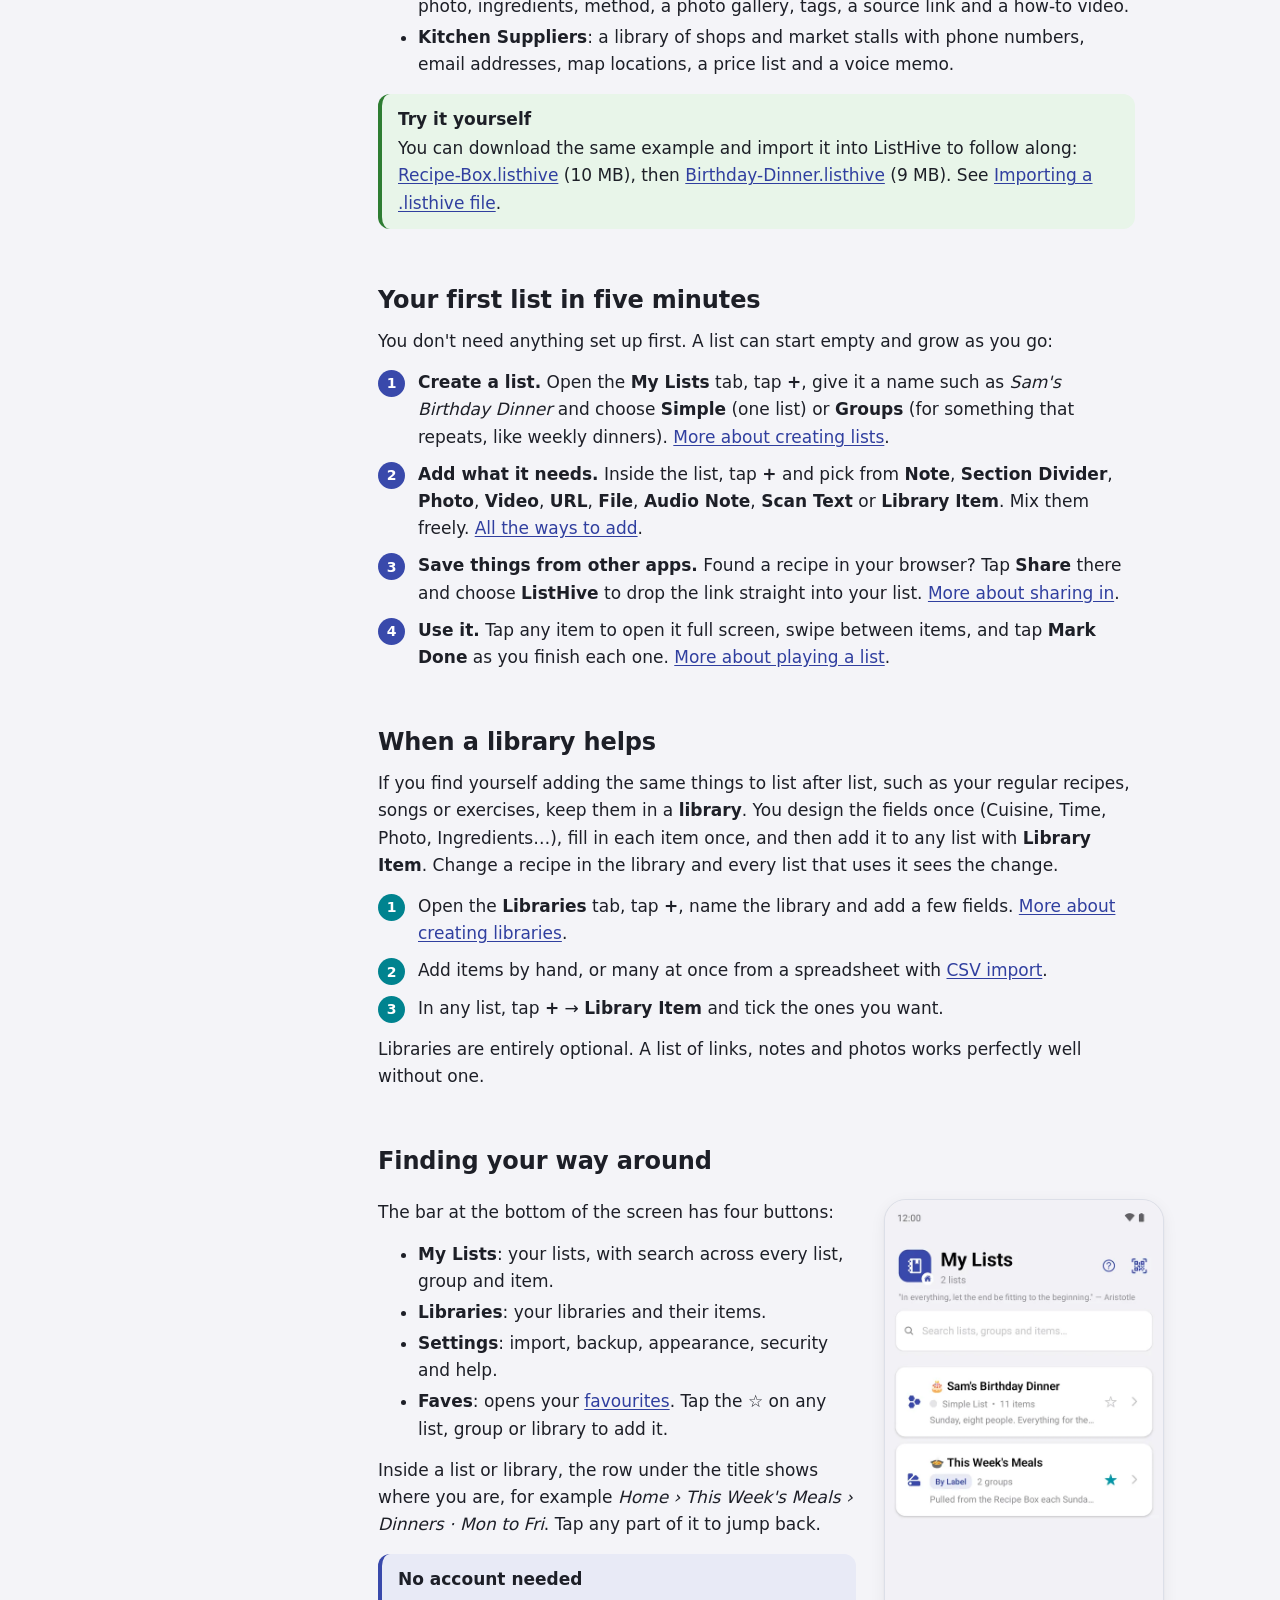
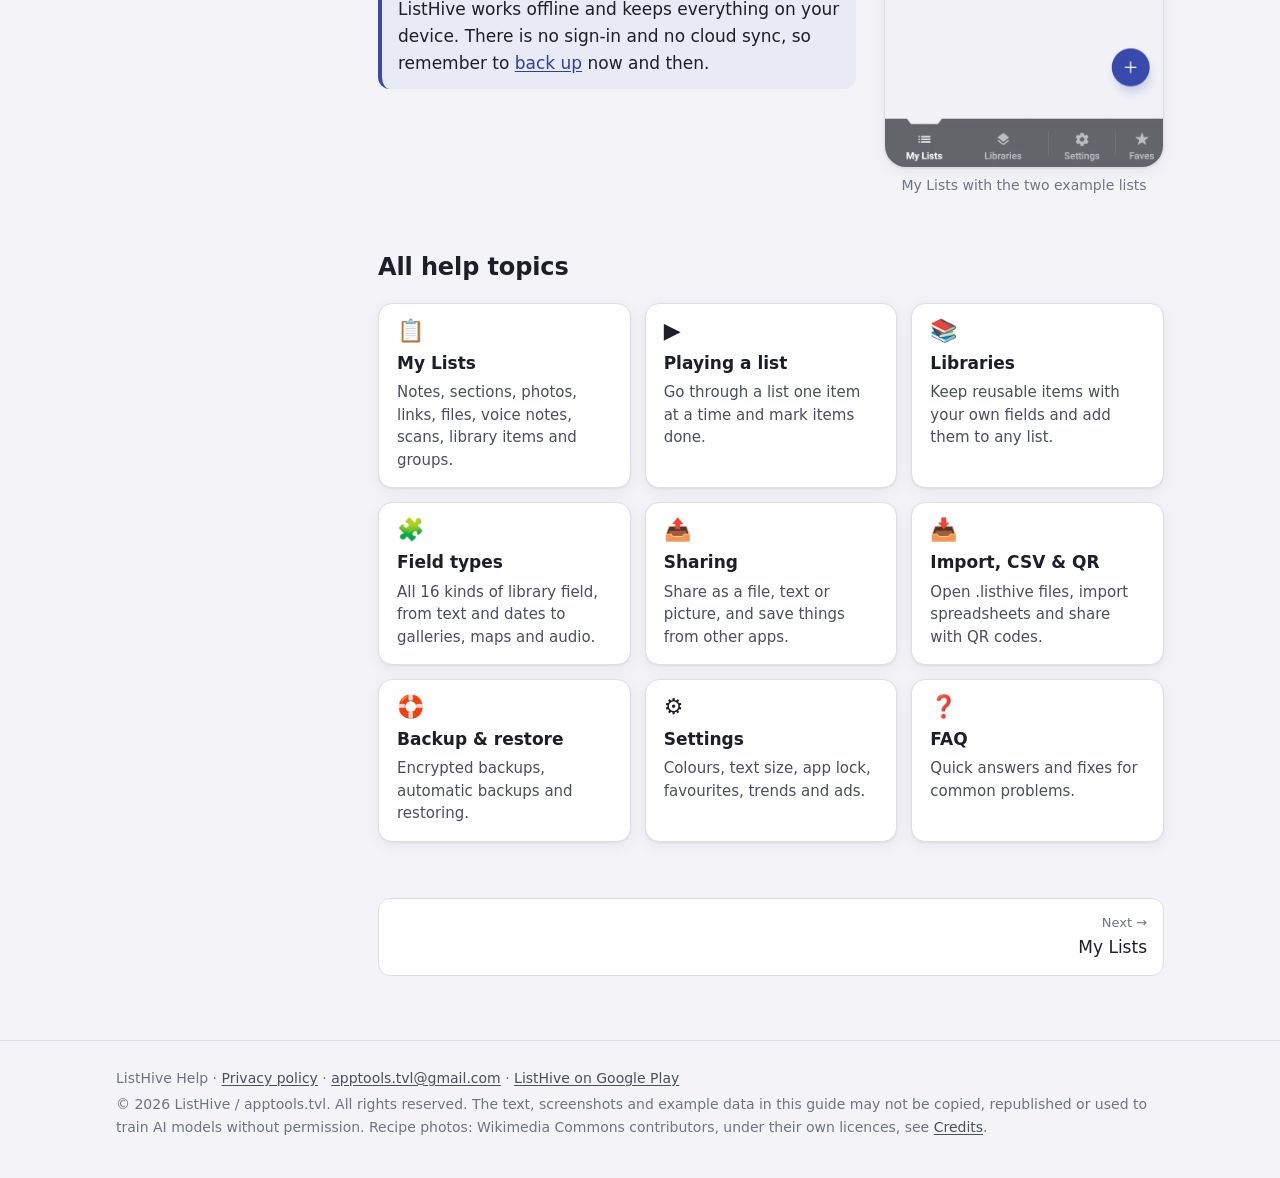
==== commit 1f4d40d0: "Help: copyright and no-AI-training notice, AI crawler opt-out, trim implementation detail Co-Authore" ====
--- a/listhive/help/index.html
+++ b/listhive/help/index.html
@@ -6,6 +6,7 @@
 <title>ListHive Help</title>
 <meta name="description" content="What ListHive is, the two ideas behind it, and your first list in five minutes.">
 <meta name="color-scheme" content="light dark">
+<meta name="robots" content="noai, noimageai">
 <link rel="stylesheet" href="style.css">
 <link rel="icon" href="img/favicon.png">
 </head>
@@ -126,7 +127,7 @@
 <footer>
   <div class="inner">
     <p>ListHive Help · <a href="https://sites.google.com/view/listhive-privacy/home">Privacy policy</a> · <a href="mailto:apptools.tvl@gmail.com">apptools.tvl@gmail.com</a> · <a href="https://play.google.com/store/apps/details?id=com.apptoolstvl.ListHive">ListHive on Google Play</a></p>
-    <p>© 2026 ListHive / apptools.tvl. Recipe photos: Wikimedia Commons contributors, see <a href="credits.html">Credits</a>.</p>
+    <p>© 2026 ListHive / apptools.tvl. All rights reserved. The text, screenshots and example data in this guide may not be copied, republished or used to train AI models without permission. Recipe photos: Wikimedia Commons contributors, under their own licences, see <a href="credits.html">Credits</a>.</p>
   </div>
 </footer>
 </body>
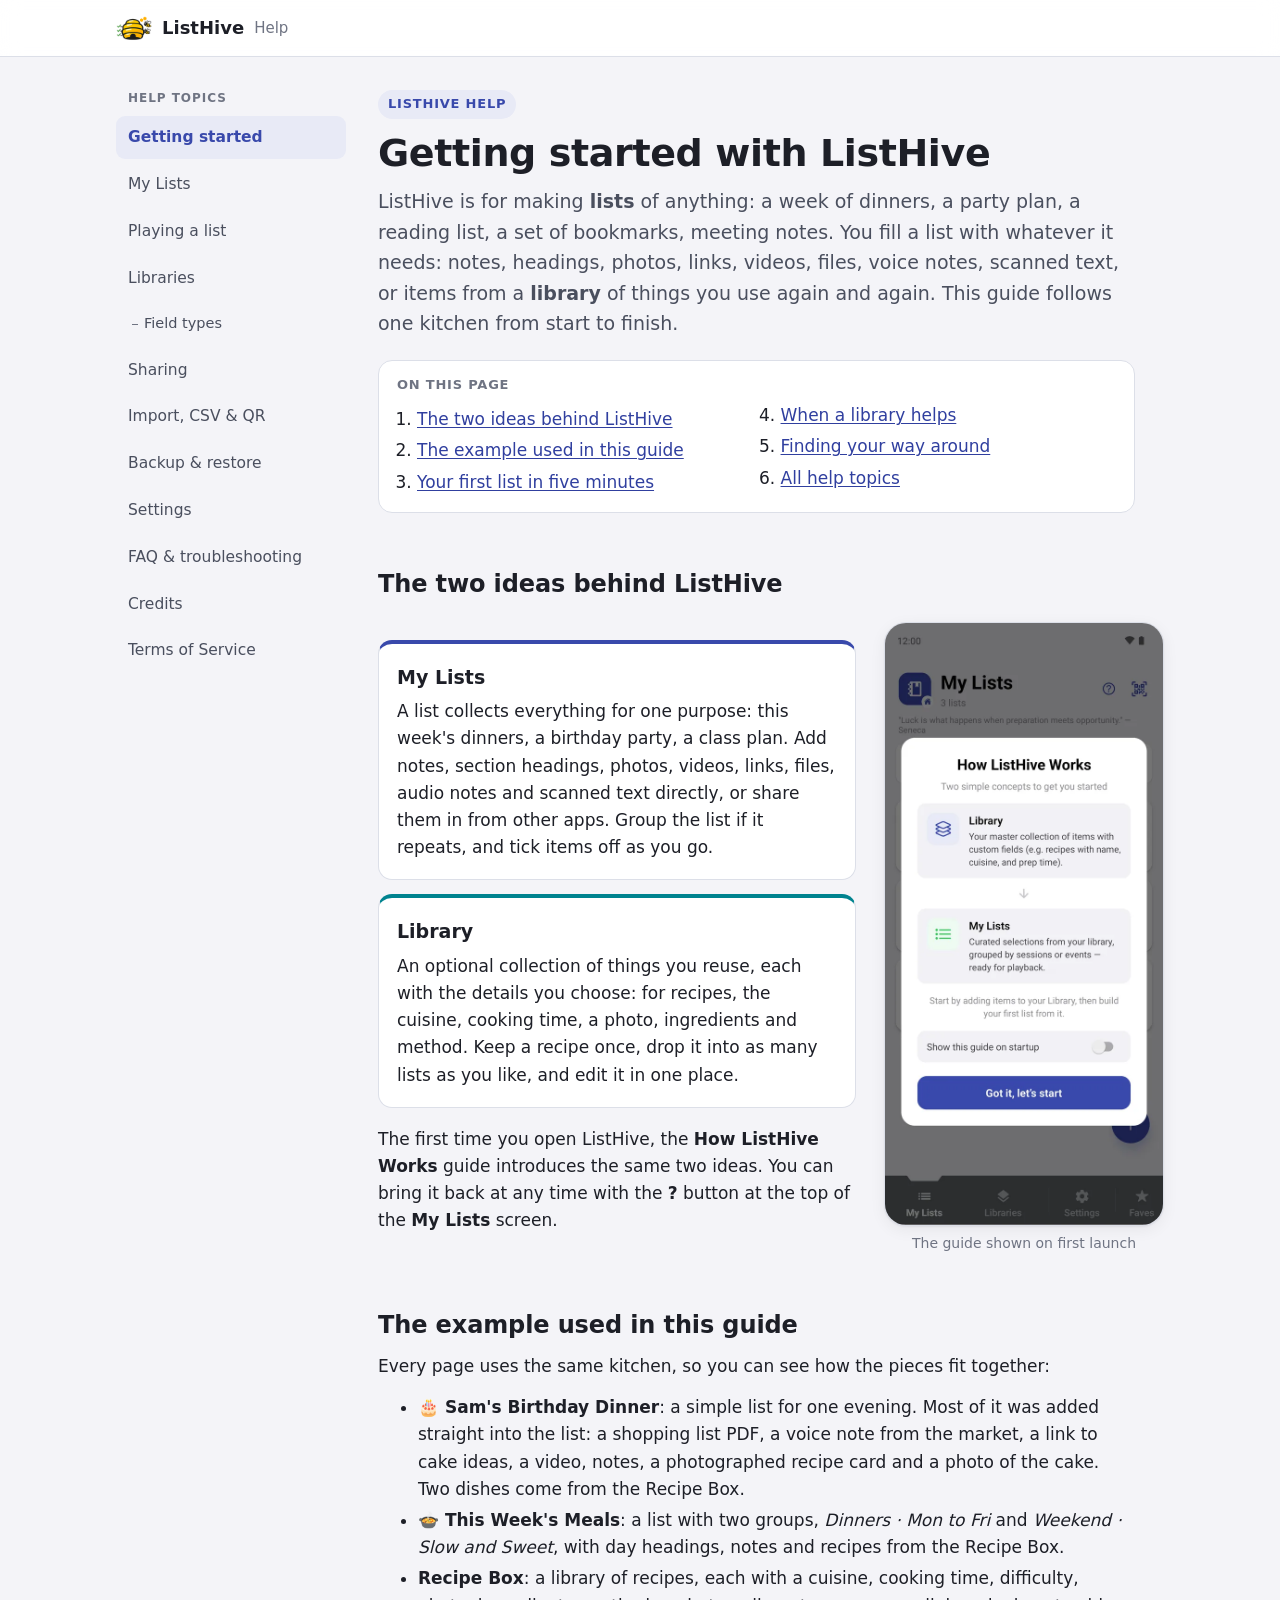
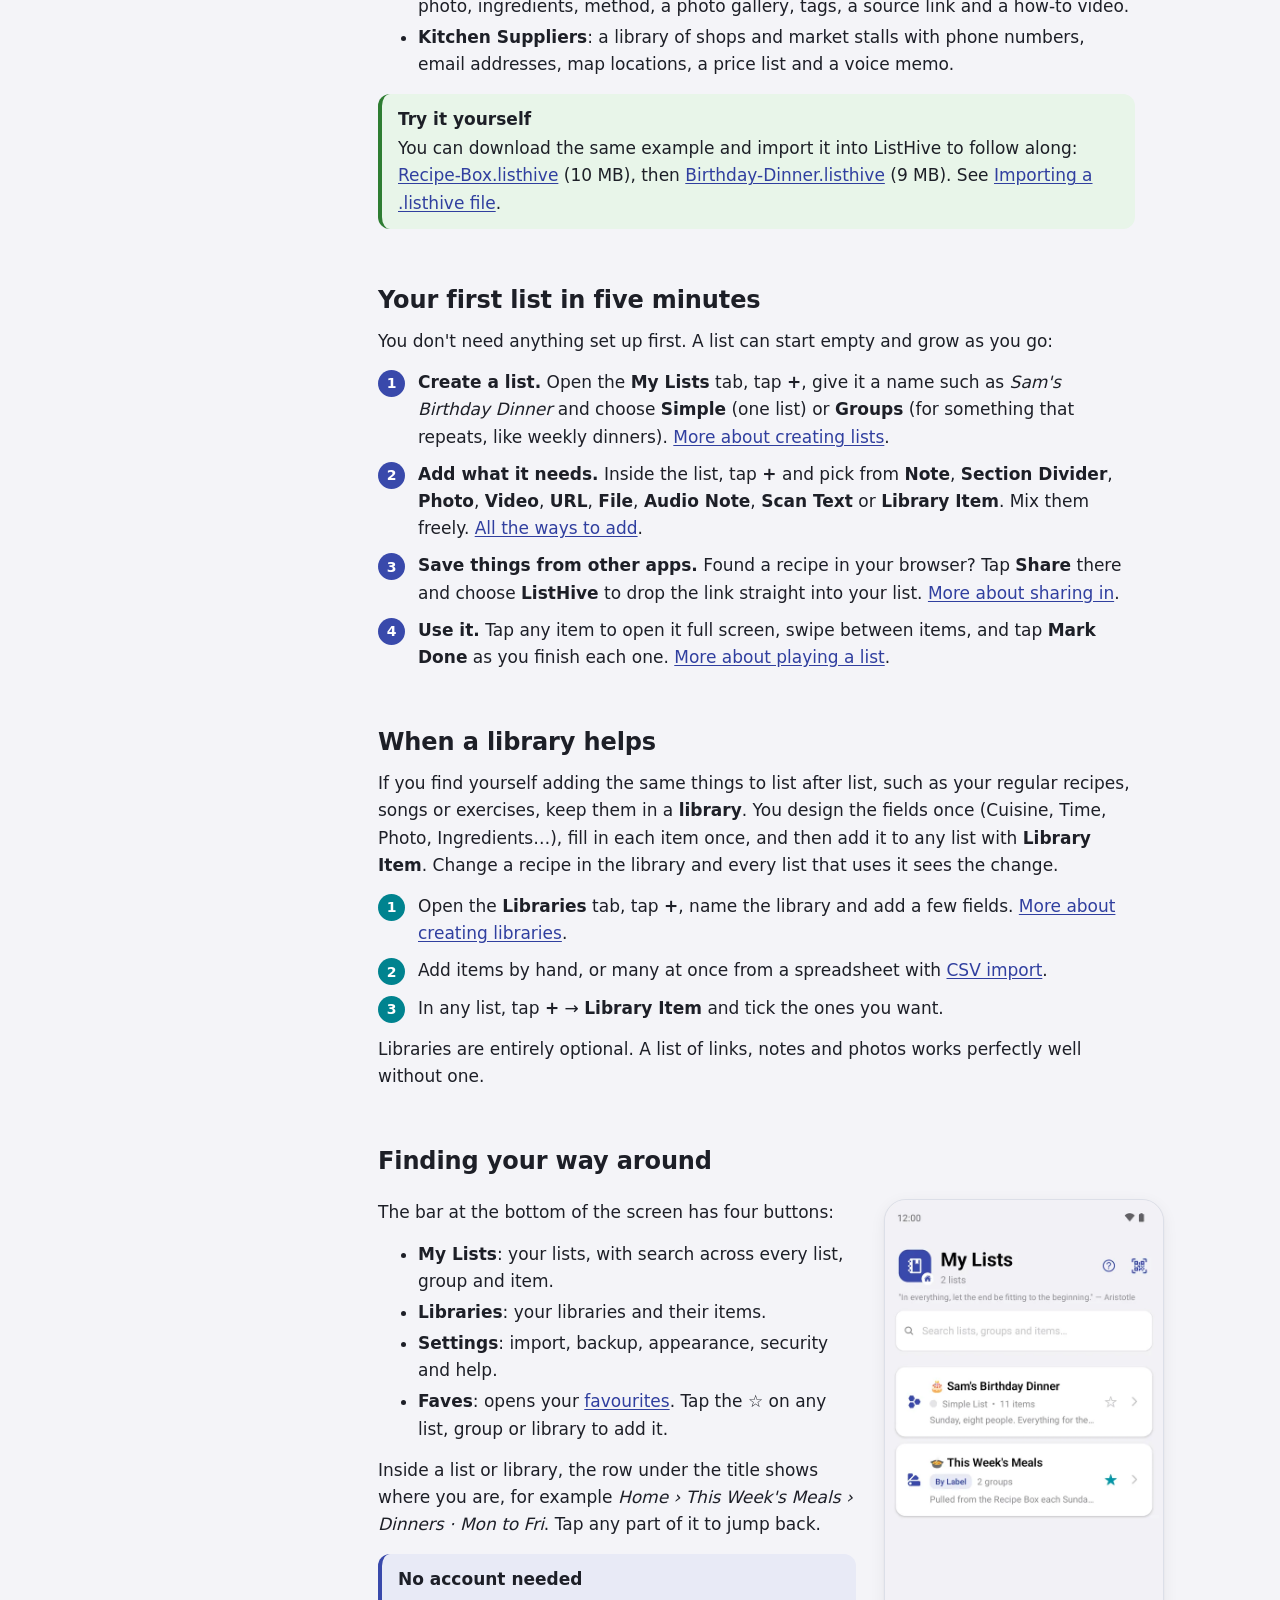
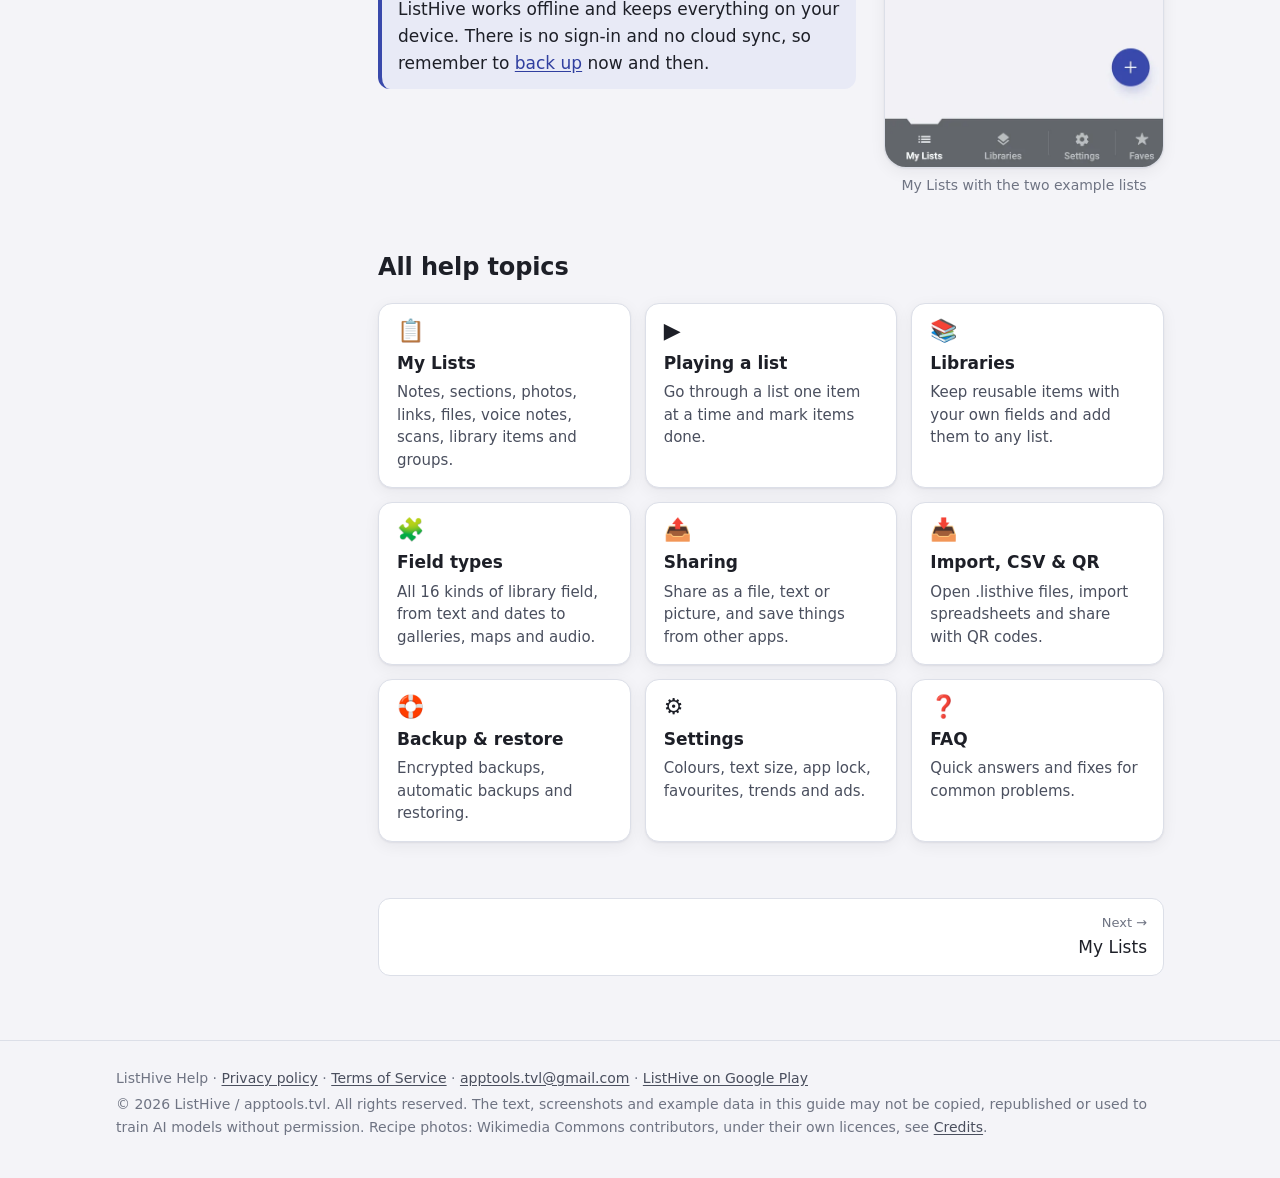
==== commit 23cd57a5: "Help: Terms of Service page (linked in nav and footer)" ====
--- a/listhive/help/index.html
+++ b/listhive/help/index.html
@@ -16,14 +16,14 @@
     <a class="brand" href="./"><img class="brand-mark" src="img/logo.png" alt="" width="36" height="36">ListHive <small>Help</small></a>
     <details class="menu">
       <summary>Menu</summary>
-      <nav aria-label="Help topics"><ul class="nav-list"><li><a href="./" aria-current="page">Getting started</a></li><li><a href="my-lists.html">My Lists</a></li><li><a href="playback.html">Playing a list</a></li><li><a href="libraries.html">Libraries</a></li><li class="sub"><a href="field-types.html">Field types</a></li><li><a href="sharing.html">Sharing</a></li><li><a href="import-export.html">Import, CSV &amp; QR</a></li><li><a href="backup.html">Backup &amp; restore</a></li><li><a href="settings.html">Settings</a></li><li><a href="faq.html">FAQ &amp; troubleshooting</a></li><li><a href="credits.html">Credits</a></li></ul></nav>
+      <nav aria-label="Help topics"><ul class="nav-list"><li><a href="./" aria-current="page">Getting started</a></li><li><a href="my-lists.html">My Lists</a></li><li><a href="playback.html">Playing a list</a></li><li><a href="libraries.html">Libraries</a></li><li class="sub"><a href="field-types.html">Field types</a></li><li><a href="sharing.html">Sharing</a></li><li><a href="import-export.html">Import, CSV &amp; QR</a></li><li><a href="backup.html">Backup &amp; restore</a></li><li><a href="settings.html">Settings</a></li><li><a href="faq.html">FAQ &amp; troubleshooting</a></li><li><a href="credits.html">Credits</a></li><li><a href="terms.html">Terms of Service</a></li></ul></nav>
     </details>
   </div>
 </header>
 <div class="layout">
   <aside class="sidebar">
     <p class="sidebar-title">Help topics</p>
-    <nav aria-label="Help topics"><ul class="nav-list"><li><a href="./" aria-current="page">Getting started</a></li><li><a href="my-lists.html">My Lists</a></li><li><a href="playback.html">Playing a list</a></li><li><a href="libraries.html">Libraries</a></li><li class="sub"><a href="field-types.html">Field types</a></li><li><a href="sharing.html">Sharing</a></li><li><a href="import-export.html">Import, CSV &amp; QR</a></li><li><a href="backup.html">Backup &amp; restore</a></li><li><a href="settings.html">Settings</a></li><li><a href="faq.html">FAQ &amp; troubleshooting</a></li><li><a href="credits.html">Credits</a></li></ul></nav>
+    <nav aria-label="Help topics"><ul class="nav-list"><li><a href="./" aria-current="page">Getting started</a></li><li><a href="my-lists.html">My Lists</a></li><li><a href="playback.html">Playing a list</a></li><li><a href="libraries.html">Libraries</a></li><li class="sub"><a href="field-types.html">Field types</a></li><li><a href="sharing.html">Sharing</a></li><li><a href="import-export.html">Import, CSV &amp; QR</a></li><li><a href="backup.html">Backup &amp; restore</a></li><li><a href="settings.html">Settings</a></li><li><a href="faq.html">FAQ &amp; troubleshooting</a></li><li><a href="credits.html">Credits</a></li><li><a href="terms.html">Terms of Service</a></li></ul></nav>
   </aside>
   <main>
 <span class="eyebrow">ListHive Help</span>
@@ -126,7 +126,7 @@
 </div>
 <footer>
   <div class="inner">
-    <p>ListHive Help · <a href="https://sites.google.com/view/listhive-privacy/home">Privacy policy</a> · <a href="mailto:apptools.tvl@gmail.com">apptools.tvl@gmail.com</a> · <a href="https://play.google.com/store/apps/details?id=com.apptoolstvl.ListHive">ListHive on Google Play</a></p>
+    <p>ListHive Help · <a href="https://sites.google.com/view/listhive-privacy/home">Privacy policy</a> · <a href="terms.html">Terms of Service</a> · <a href="mailto:apptools.tvl@gmail.com">apptools.tvl@gmail.com</a> · <a href="https://play.google.com/store/apps/details?id=com.apptoolstvl.ListHive">ListHive on Google Play</a></p>
     <p>© 2026 ListHive / apptools.tvl. All rights reserved. The text, screenshots and example data in this guide may not be copied, republished or used to train AI models without permission. Recipe photos: Wikimedia Commons contributors, under their own licences, see <a href="credits.html">Credits</a>.</p>
   </div>
 </footer>
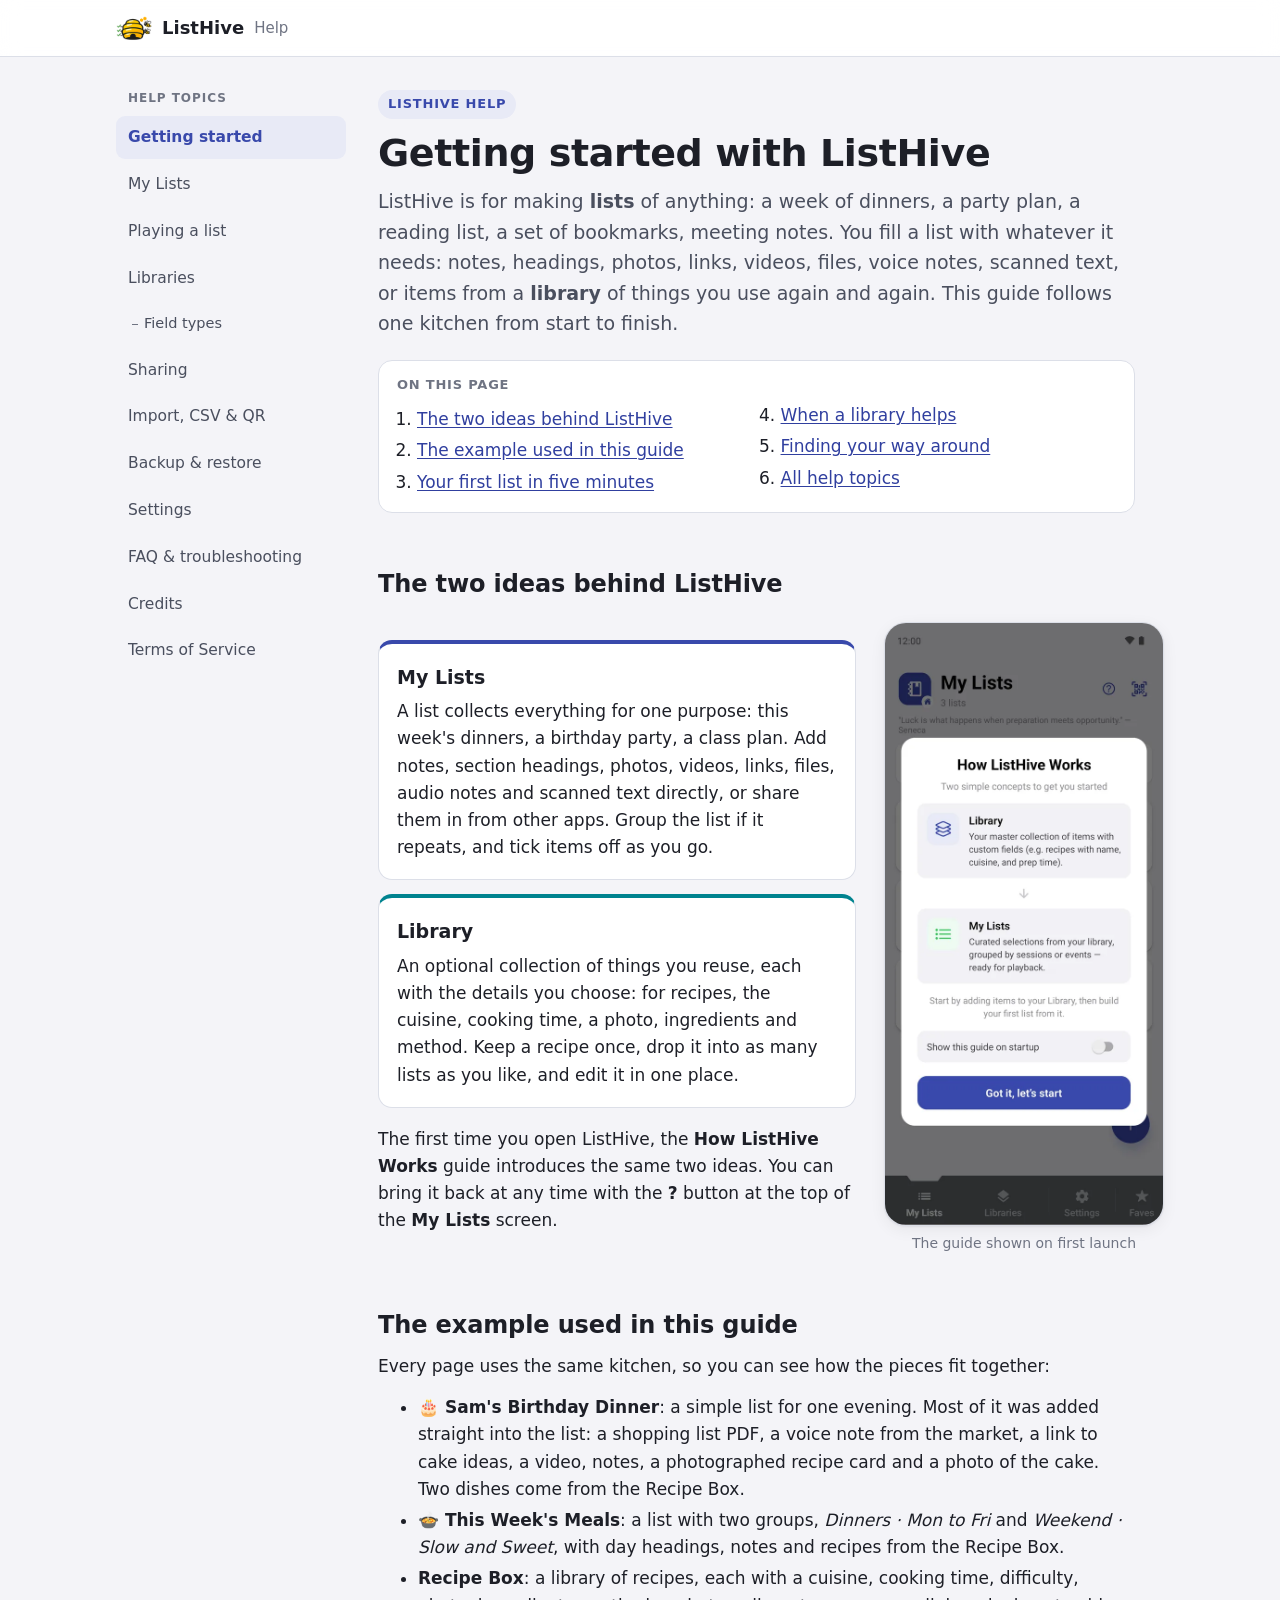
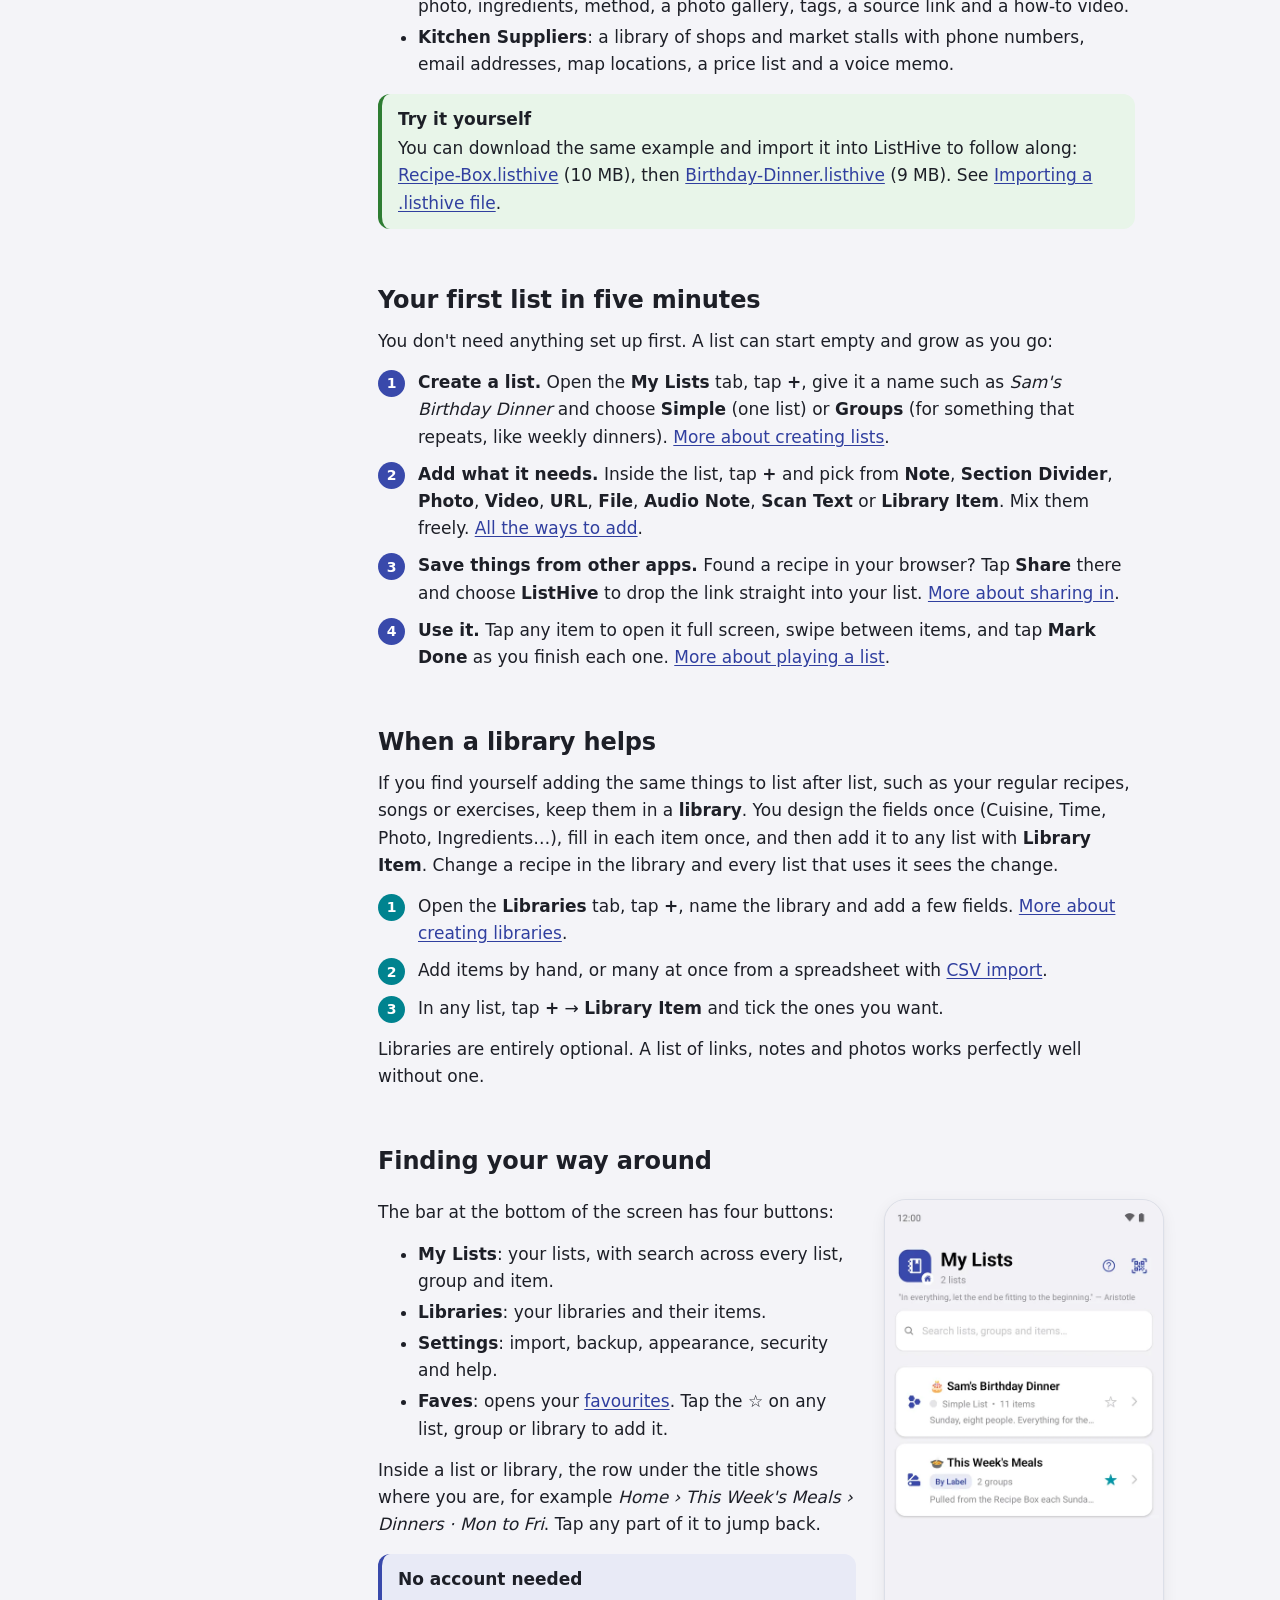
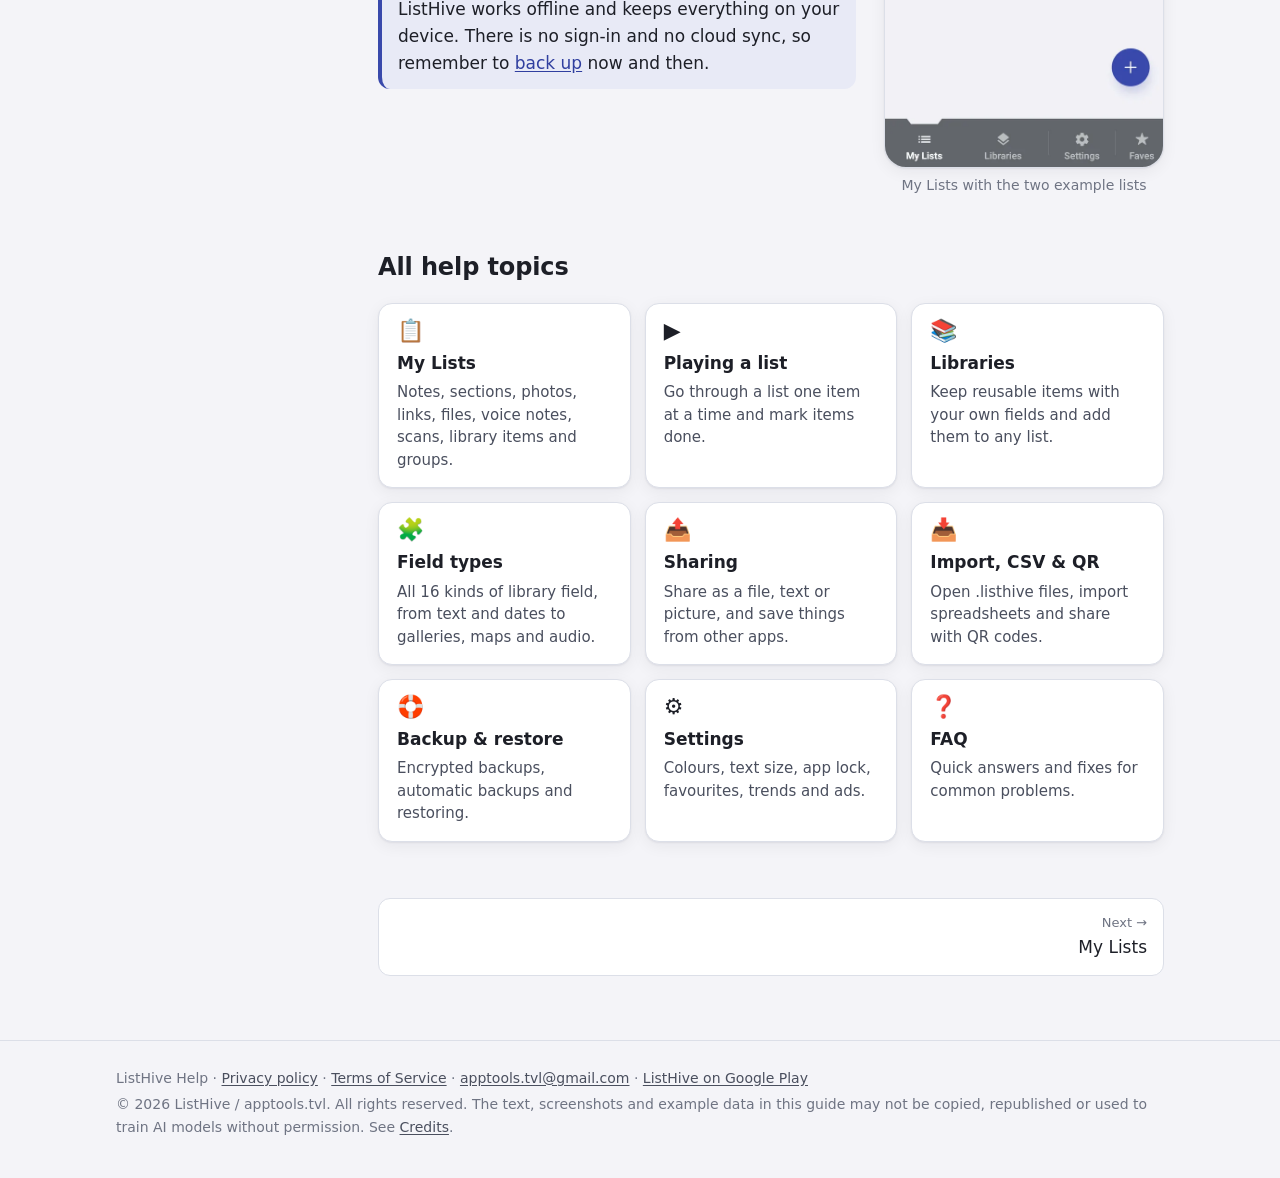
==== commit 1f8097bc: "Help: replace Wikimedia photos and video with our own illustrations; Credits page simplified" ====
--- a/listhive/help/index.html
+++ b/listhive/help/index.html
@@ -127,7 +127,7 @@
 <footer>
   <div class="inner">
     <p>ListHive Help · <a href="https://sites.google.com/view/listhive-privacy/home">Privacy policy</a> · <a href="terms.html">Terms of Service</a> · <a href="mailto:apptools.tvl@gmail.com">apptools.tvl@gmail.com</a> · <a href="https://play.google.com/store/apps/details?id=com.apptoolstvl.ListHive">ListHive on Google Play</a></p>
-    <p>© 2026 ListHive / apptools.tvl. All rights reserved. The text, screenshots and example data in this guide may not be copied, republished or used to train AI models without permission. Recipe photos: Wikimedia Commons contributors, under their own licences, see <a href="credits.html">Credits</a>.</p>
+    <p>© 2026 ListHive / apptools.tvl. All rights reserved. The text, screenshots and example data in this guide may not be copied, republished or used to train AI models without permission. See <a href="credits.html">Credits</a>.</p>
   </div>
 </footer>
 </body>
